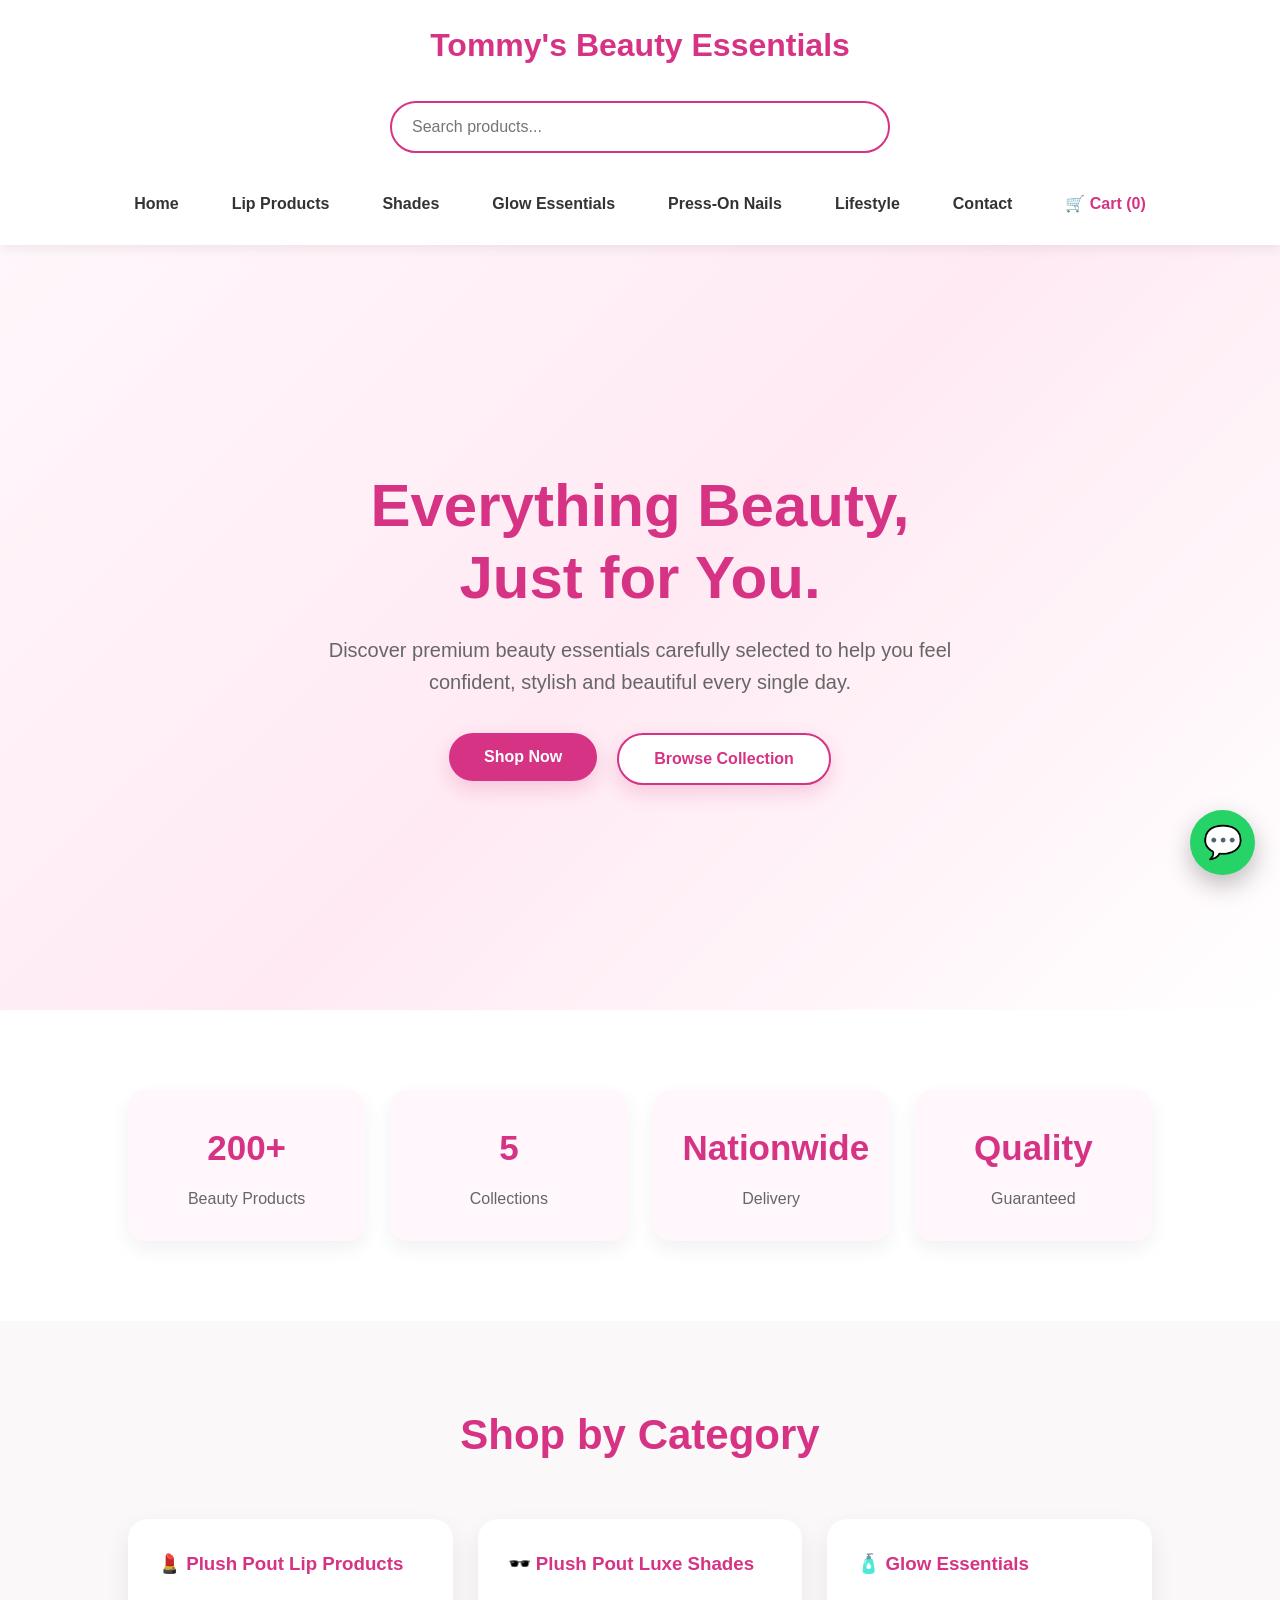
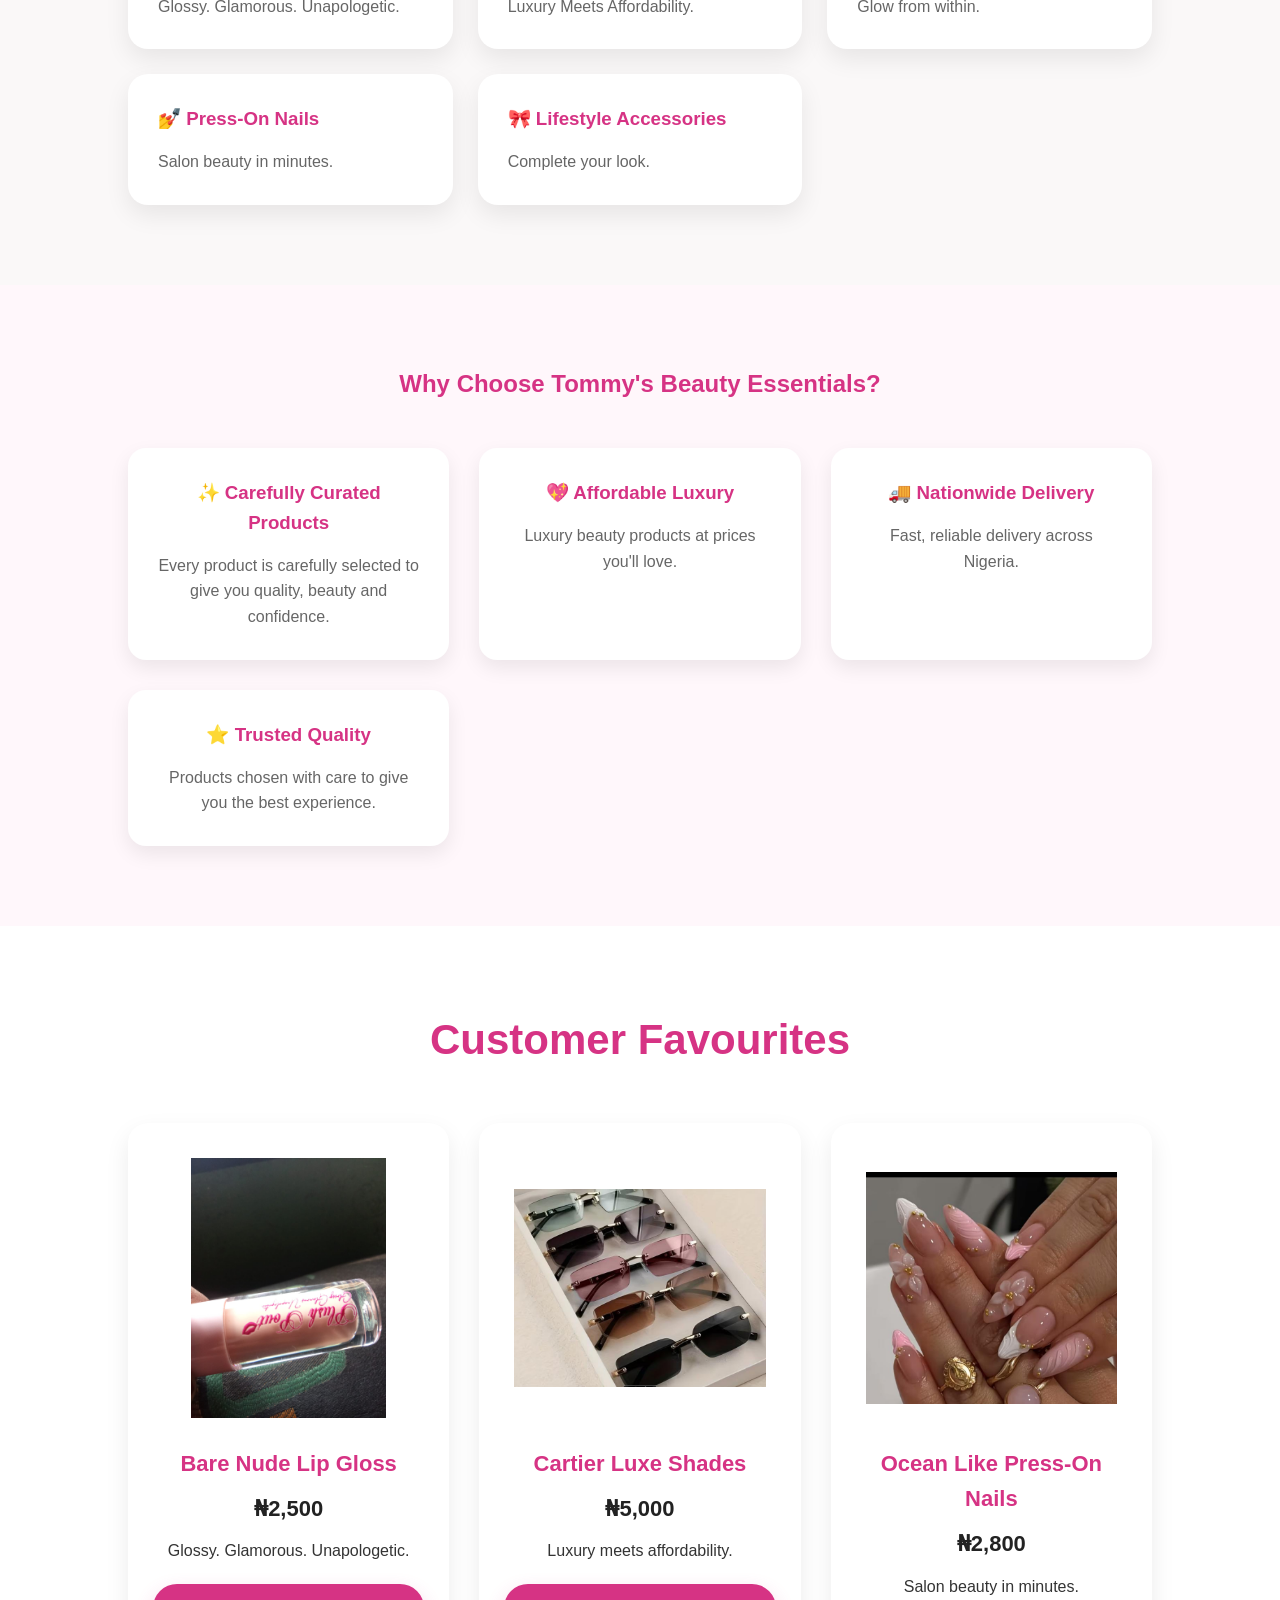
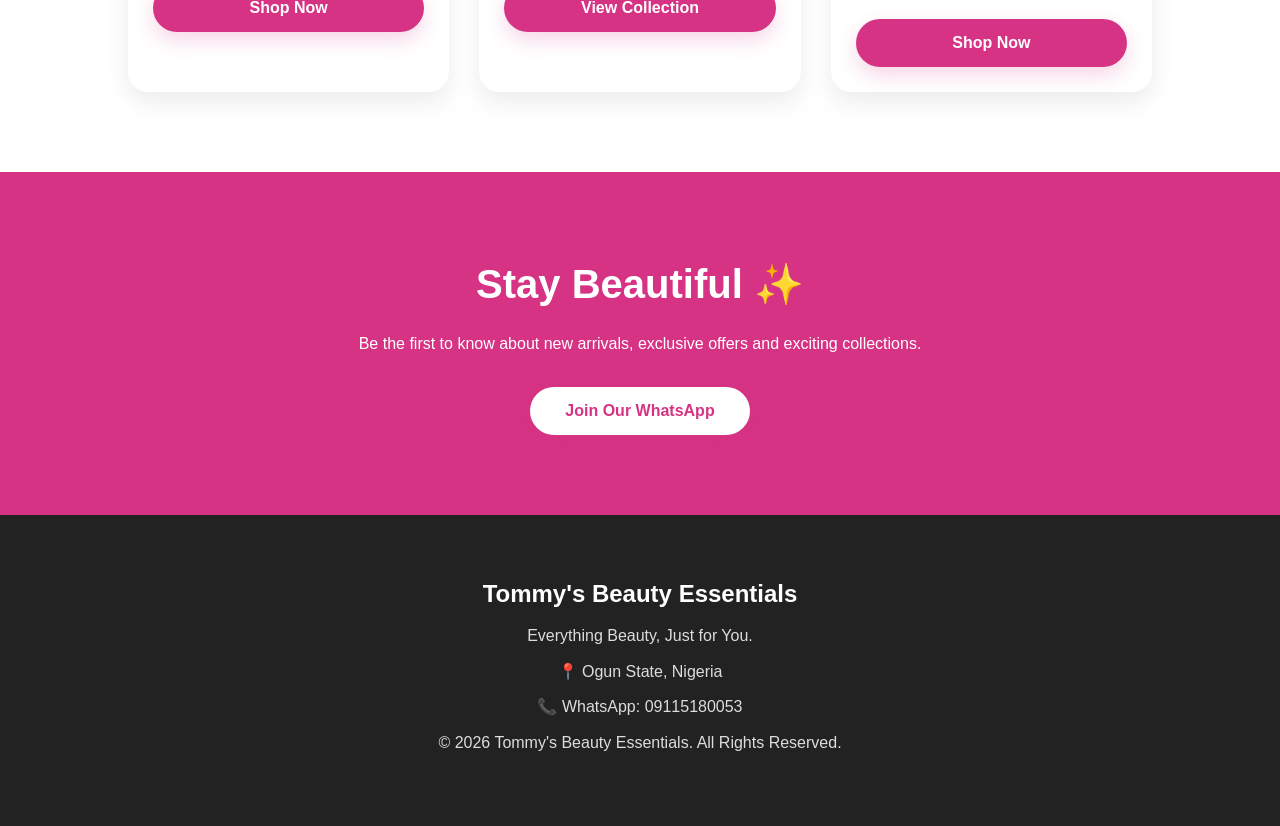
==== index.html @ 5f36fb68 "First website upload" ====
<!DOCTYPE html>
<html lang="en">
<head>
    <meta charset="UTF-8">
    <meta name="viewport" content="width=device-width, initial-scale=1.0">
    <title>Tommy's Beauty Essentials</title>

    <link rel="stylesheet" href="style.css">
    <link rel="icon" type="image/jpeg" href="images/favicon.jpeg">
</head>

<body>

<header>

    <h1>Tommy's Beauty Essentials</h1>
    <div class="search-box">
    <input
        type="text"
        id="searchInput"
        placeholder="Search products..."
        onkeyup="searchProducts()">
</div>

    <nav>
        <a href="index.html">Home</a>
        <a href="lip-products.html">Lip Products</a>
        <a href="shades.html">Shades</a>
        <a href="skincare.html">Glow Essentials</a>
        <a href="nails.html">Press-On Nails</a>
        <a href="accessories.html">Lifestyle</a>
        <a href="contact.html">Contact</a>
        <a href="cart.html" id="cart-link">🛒 Cart (0)</a>
    </nav>

</header>


<section class="hero">

    <h2>Everything Beauty,<br>Just for You.</h2>

    <p>
        Discover premium beauty essentials carefully selected to help you feel confident, stylish and beautiful every single day.
    </p>

    <div class="hero-buttons">

    <a href="lip-products.html">
        <button>Shop Now</button>
    </a>

    <a href="accessories.html">
        <button class="secondary-btn">Browse Collection</button>
    </a>

</div>


</section>


<section class="stats">

    <div class="stat-box">
        <h3>200+</h3>
        <p>Beauty Products</p>
    </div>

    <div class="stat-box">
        <h3>5</h3>
        <p>Collections</p>
    </div>

    <div class="stat-box">
        <h3>Nationwide</h3>
        <p>Delivery</p>
    </div>

    <div class="stat-box">
        <h3>Quality</h3>
        <p>Guaranteed</p>
    </div>

</section>


<section class="categories" id="categories">

<h2>Shop by Category</h2>

<div class="category-grid">

<a href="lip-products.html" class="category-card">
<h3>💄 Plush Pout Lip Products</h3>
<p>Glossy. Glamorous. Unapologetic.</p>
</a>

<a href="shades.html" class="category-card">
<h3>🕶️ Plush Pout Luxe Shades</h3>
<p>Luxury Meets Affordability.</p>
</a>

<a href="skincare.html" class="category-card">
<h3>🧴 Glow Essentials</h3>
<p>Glow from within.</p>
</a>

<a href="nails.html" class="category-card">
<h3>💅 Press-On Nails</h3>
<p>Salon beauty in minutes.</p>
</a>

<a href="accessories.html" class="category-card">
<h3>🎀 Lifestyle Accessories</h3>
<p>Complete your look.</p>
</a>

</div>

</section>


<section class="about">

<h2>Why Choose Tommy's Beauty Essentials?</h2>

<div class="about-container">

<div class="about-box">
<h3>✨ Carefully Curated Products</h3>
<p>Every product is carefully selected to give you quality, beauty and confidence.</p>
</div>

<div class="about-box">
<h3>💖 Affordable Luxury</h3>
<p>Luxury beauty products at prices you'll love.</p>
</div>

<div class="about-box">
<h3>🚚 Nationwide Delivery</h3>
<p>Fast, reliable delivery across Nigeria.</p>
</div>

<div class="about-box">
<h3>⭐ Trusted Quality</h3>
<p>Products chosen with care to give you the best experience.</p>
</div>

</div>

</section>


<section class="products">

<h2>Customer Favourites</h2>

<div class="product-container">

<div class="product-card">

<img src="images/barenude.jpeg" alt="Bare Nude Lip Gloss">

<h3>Bare Nude Lip Gloss</h3>

<p class="price">₦2,500</p>

<p>Glossy. Glamorous. Unapologetic.</p>

<a href="lip-products.html">
    <button>Shop Now</button>
</a>

</div>


<div class="product-card">

<img src="images/cartier-luxe-shades.jpeg" alt="Cartier Luxe Shades">

<h3>Cartier Luxe Shades</h3>

<p class="price">₦5,000</p>

<p>Luxury meets affordability.</p>

<button onclick="location.href='shades.html'">
View Collection
</button>

</div>


<div class="product-card">

<img src="images/ocean-like-pressons.jpeg" alt="Ocean Like Press-On Nails">

<h3>Ocean Like Press-On Nails</h3>

<p class="price">₦2,800</p>

<p>Salon beauty in minutes.</p>

<a href="nails.html">
    <button>Shop Now</button>
</a>

</div>

</div>

</section>


<section class="newsletter">

<h2>Stay Beautiful ✨</h2>

<p>
Be the first to know about new arrivals, exclusive offers and exciting collections.
</p>

<button onclick="location.href='https://wa.me/2349115180053'">

Join Our WhatsApp

</button>

</section>


<footer>

<h2>Tommy's Beauty Essentials</h2>

<p>Everything Beauty, Just for You.</p>

<p>📍 Ogun State, Nigeria</p>

<p>📞 WhatsApp: 09115180053</p>

<p>&copy; 2026 Tommy's Beauty Essentials. All Rights Reserved.</p>

</footer>

<script src="script.js"></script>
<a href="https://wa.me/2349115180053" class="whatsapp-btn" target="_blank">

💬

</a>
</body>
</html>
---- style.css ----
/* ===========================
   GLOBAL STYLES
=========================== */

*{
    margin:0;
    padding:0;
    box-sizing:border-box;
}

body{
    font-family:Arial, Helvetica, sans-serif;
    background:#faf8f8;
    color:#333;
    line-height:1.6;
}

img{
    max-width:100%;
    display:block;
}

a{
    text-decoration:none;
}

/* ===========================
   HEADER
=========================== */

header{
    background:white;
    padding:20px;
    text-align:center;
    box-shadow:0 3px 12px rgba(0,0,0,.08);
    position:sticky;
    top:0;
    width:100%;
    z-index:999;
}

header h1{
    color:#d63384;
    margin-bottom:15px;
    font-size:2rem;
}

/* ===========================
   NAVIGATION
=========================== */

nav{
    display:flex;
    justify-content:center;
    flex-wrap:wrap;
    gap:25px;
}

nav a{
    color:#333;
    font-weight:bold;
    transition:.3s;
    padding:8px 14px;
    border-radius:8px;
}

nav a:hover{
    color:#d63384;
    background:#ffe3ef;
}

#cart-link{
    color:#d63384;
}

/* ===========================
   HERO
=========================== */

.hero{
    min-height:85vh;
    display:flex;
    flex-direction:column;
    justify-content:center;
    align-items:center;
    text-align:center;
    padding:40px 20px;
    background:linear-gradient(135deg,#fff7fb,#ffeaf3,#fff);
}

.hero h2{
    font-size:60px;
    color:#d63384;
    margin-bottom:20px;
    line-height:1.2;
}

.hero p{
    max-width:700px;
    font-size:20px;
    color:#666;
}

.hero-buttons{
    display:flex;
    gap:20px;
    margin-top:35px;
    flex-wrap:wrap;
}

/* ===========================
   BUTTONS
=========================== */

button{
    background:#d63384;
    color:white;
    border:none;
    padding:15px 35px;
    border-radius:40px;
    font-size:16px;
    font-weight:bold;
    cursor:pointer;
    transition:.3s;
    box-shadow:0 8px 20px rgba(214,51,132,.2);
}
button:hover{
    transform:translateY(-3px) scale(1.03);
    background:#b6256d;
}

.secondary-btn{
    background:white;
    color:#d63384;
    border:2px solid #d63384;
}

.secondary-btn:hover{
    color:white;
    background:#d63384;
}

/* ===========================
   STATS SECTION
=========================== */

.stats{
    display:grid;
    grid-template-columns:repeat(auto-fit,minmax(220px,1fr));
    gap:25px;
    padding:80px 10%;
    background:white;
}

.stat-box{
    background:#fff7fb;
    padding:30px;
    border-radius:18px;
    text-align:center;
    box-shadow:0 8px 20px rgba(0,0,0,.06);
    transition:.3s;
}

.stat-box:hover{
    transform:translateY(-8px);
}

.stat-box h3{
    font-size:35px;
    color:#d63384;
    margin-bottom:10px;
}

.stat-box p{
    color:#666;
}

/* ===========================
   CATEGORY SECTION
=========================== */

.categories{
    padding:80px 10%;
}

.categories h2{
    text-align:center;
    font-size:42px;
    color:#d63384;
    margin-bottom:50px;
}

.category-grid{
    display:grid;
    grid-template-columns:repeat(auto-fit,minmax(250px,1fr));
    gap:25px;
}

.category-card{
    background:white;
    border-radius:20px;
    padding:30px;
    color:#333;
    box-shadow:0 10px 25px rgba(0,0,0,.08);
    transition:.3s;
}

.category-card:hover{
    transform:translateY(-10px);
}

.category-card h3{
    color:#d63384;
    margin-bottom:15px;
}

.category-card p{
    color:#666;
}
/* ===========================
   PRODUCTS
=========================== */

.products{
    padding:80px 10%;
    text-align:center;
    background:#fff;
}

.products h2{
    font-size:42px;
    color:#d63384;
    margin-bottom:50px;
}

.product-container{
    display:grid;
    grid-template-columns:repeat(auto-fit,minmax(280px,1fr));
    gap:30px;
    margin-top:40px;
}

.product-card{
    background:#fff;
    border-radius:20px;
    padding:25px;
    text-align:center;
    box-shadow:0 10px 25px rgba(0,0,0,.08);
    transition:.3s;
}

.product-card:hover{
    transform:translateY(-10px);
    box-shadow:0 15px 35px rgba(0,0,0,.15);
}

.product-card img{
    width:100%;
    height:280px;
    object-fit:contain;
    background:white;
    padding:10px;
    border-radius:15px;
}

.product-card h3{
    margin:18px 0 10px;
    color:#d63384;
    font-size:22px;
}

.price{
    font-size:22px;
    font-weight:bold;
    color:#222;
    margin-bottom:12px;
}

.product-description{
    color:#666;
    line-height:1.6;
    min-height:70px;
}

.product-card button{
    margin-top:20px;
    width:100%;
}

/* ===========================
   PAGE HEADER
=========================== */

.page-header{
    text-align:center;
    padding:70px 20px 40px;
}

.page-header h2{
    font-size:45px;
    color:#d63384;
    margin-bottom:15px;
}

.page-header p{
    max-width:700px;
    margin:auto;
    color:#666;
    font-size:18px;
}

/* ===========================
   ABOUT
=========================== */

.about{
    padding:80px 10%;
    background:#fff7fb;
    text-align:center;
}

.about h2{
    color:#d63384;
    margin-bottom:45px;
}

.about-container{
    display:grid;
    grid-template-columns:repeat(auto-fit,minmax(260px,1fr));
    gap:30px;
}

.about-box{
    background:white;
    padding:30px;
    border-radius:18px;
    box-shadow:0 8px 20px rgba(0,0,0,.08);
    transition:.3s;
}

.about-box:hover{
    transform:translateY(-10px);
}

.about-box h3{
    color:#d63384;
    margin-bottom:15px;
}

.about-box p{
    color:#666;
}

/* ===========================
   COLLECTION PAGES
=========================== */

.collection{
    max-width:1200px;
    margin:auto;
    padding:60px 20px;
}

.collection h2{
    text-align:center;
    color:#d63384;
    font-size:42px;
}

.collection p{
    text-align:center;
    color:#666;
    margin-bottom:40px;
}
/* ===========================
   SHOPPING CART
=========================== */

.cart-item{
    background:#fff;
    padding:25px;
    margin:20px 0;
    border-radius:18px;
    box-shadow:0 8px 20px rgba(0,0,0,.08);
}

.cart-item h3{
    color:#d63384;
    margin-bottom:10px;
}

.quantity-controls{
    display:flex;
    justify-content:center;
    align-items:center;
    gap:15px;
    margin:18px 0;
}

.quantity-controls button{
    width:40px;
    height:40px;
    border-radius:50%;
    padding:0;
    font-size:20px;
}

.quantity-controls span{
    font-size:18px;
    font-weight:bold;
}

.checkout-btn{
    margin-top:20px;
}

.clear-cart-btn{
    background:#555;
    margin-right:15px;
}

.clear-cart-btn:hover{
    background:#333;
}

/* ===========================
   CHECKOUT FORM
=========================== */

.checkout-form{
    max-width:650px;
    margin:50px auto;
    display:flex;
    flex-direction:column;
    gap:20px;
}

.checkout-form h3{
    color:#d63384;
}

.checkout-form input,
.checkout-form textarea{
    width:100%;
    padding:16px;
    border:1px solid #ddd;
    border-radius:12px;
    font-size:16px;
}

.checkout-form input:focus,
.checkout-form textarea:focus{
    outline:none;
    border:2px solid #d63384;
}

/* ===========================
   NEWSLETTER
=========================== */

.newsletter{
    background:#d63384;
    color:white;
    text-align:center;
    padding:80px 20px;
}

.newsletter h2{
    margin-bottom:15px;
    font-size:40px;
}

.newsletter p{
    margin-bottom:30px;
}

.newsletter form{
    display:flex;
    justify-content:center;
    gap:15px;
    flex-wrap:wrap;
}

.newsletter input{
    width:320px;
    padding:16px;
    border:none;
    border-radius:40px;
    font-size:16px;
}

.newsletter button{
    background:white;
    color:#d63384;
}

/* ===========================
   FOOTER
=========================== */

footer{
    background:#222;
    color:white;
    padding:60px 10%;
    text-align:center;
}

footer h3{
    margin-bottom:20px;
}

footer p{
    color:#ddd;
    margin:10px 0;
}

footer a{
    color:#ff9fc8;
}

footer a:hover{
    color:white;
}

/* ===========================
   WHATSAPP BUTTON
=========================== */

.whatsapp-btn{
    position:fixed;
    bottom:25px;
    right:25px;
    width:65px;
    height:65px;
    background:#25D366;
    border-radius:50%;
    display:flex;
    justify-content:center;
    align-items:center;
    color:white;
    font-size:32px;
    text-decoration:none;
    box-shadow:0 10px 25px rgba(0,0,0,.25);
    transition:.3s;
    z-index:1000;
}

.whatsapp-btn:hover{
    transform:scale(1.1);
}
/* ===========================
   MOBILE RESPONSIVE
=========================== */

@media (max-width:768px){

header h1{
    font-size:1.6rem;
}

nav{
    gap:15px;
}

.hero{
    min-height:70vh;
    padding:60px 20px;
}

.hero h2{
    font-size:38px;
}

.hero p{
    font-size:17px;
}

.hero-buttons{
    flex-direction:column;
    width:100%;
}

.hero-buttons button{
    width:100%;
}

.products h2,
.categories h2,
.about h2,
.page-header h2,
.collection h2{
    font-size:32px;
}

.product-card img{
    height:220px;
}

.newsletter input{
    width:100%;
}

.newsletter button{
    width:100%;
}

.quantity-controls{
    gap:10px;
}

footer{
    padding:40px 20px;
}

}
.search-box{
    text-align:center;
    margin:30px 0;
}

.search-box input{
    width:90%;
    max-width:500px;
    padding:15px 20px;
    border:2px solid #d63384;
    border-radius:30px;
    font-size:16px;
    outline:none;
}

.search-box input:focus{
    box-shadow:0 0 10px rgba(214,51,132,.3);
}
.sort-box{
    display:flex;
    justify-content:flex-end;
    align-items:center;
    gap:10px;
    margin:20px 0;
}

.sort-box select{
    padding:10px 15px;
    border:2px solid #d63384;
    border-radius:8px;
    font-size:16px;
}
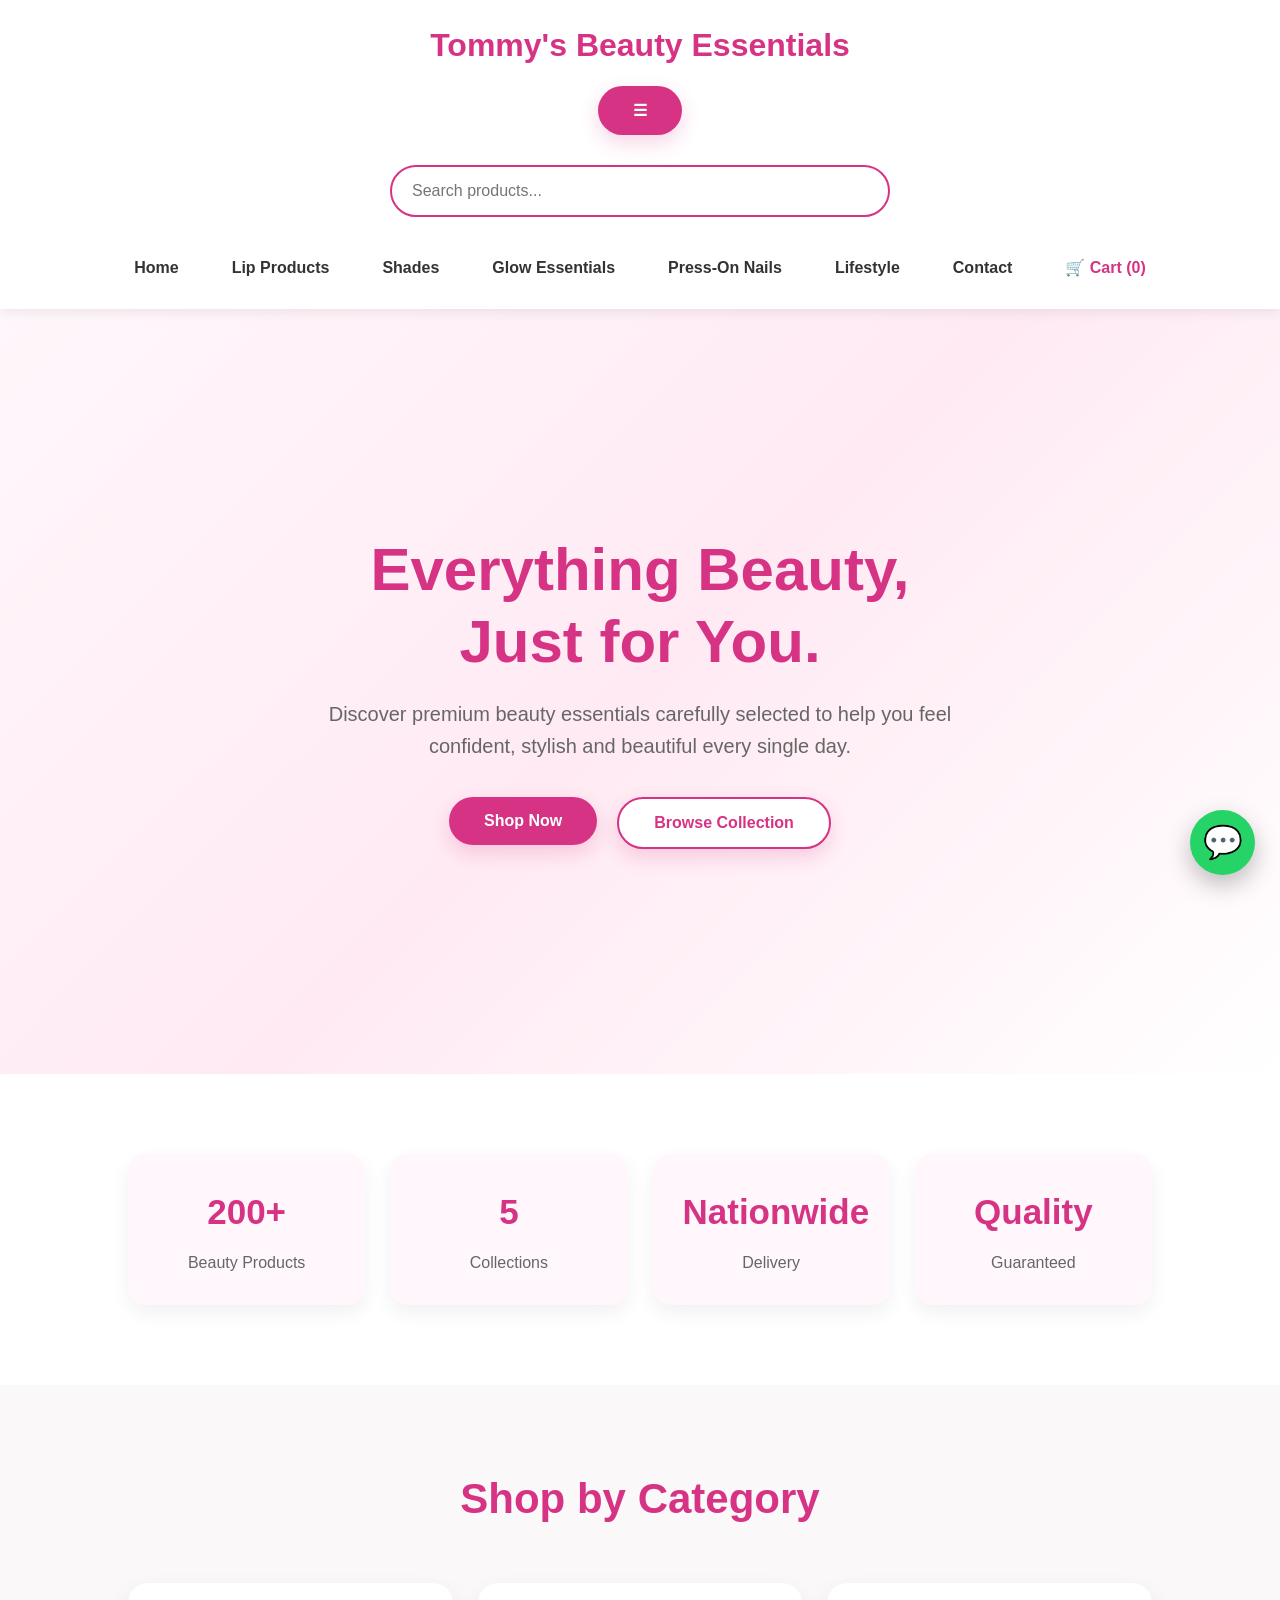
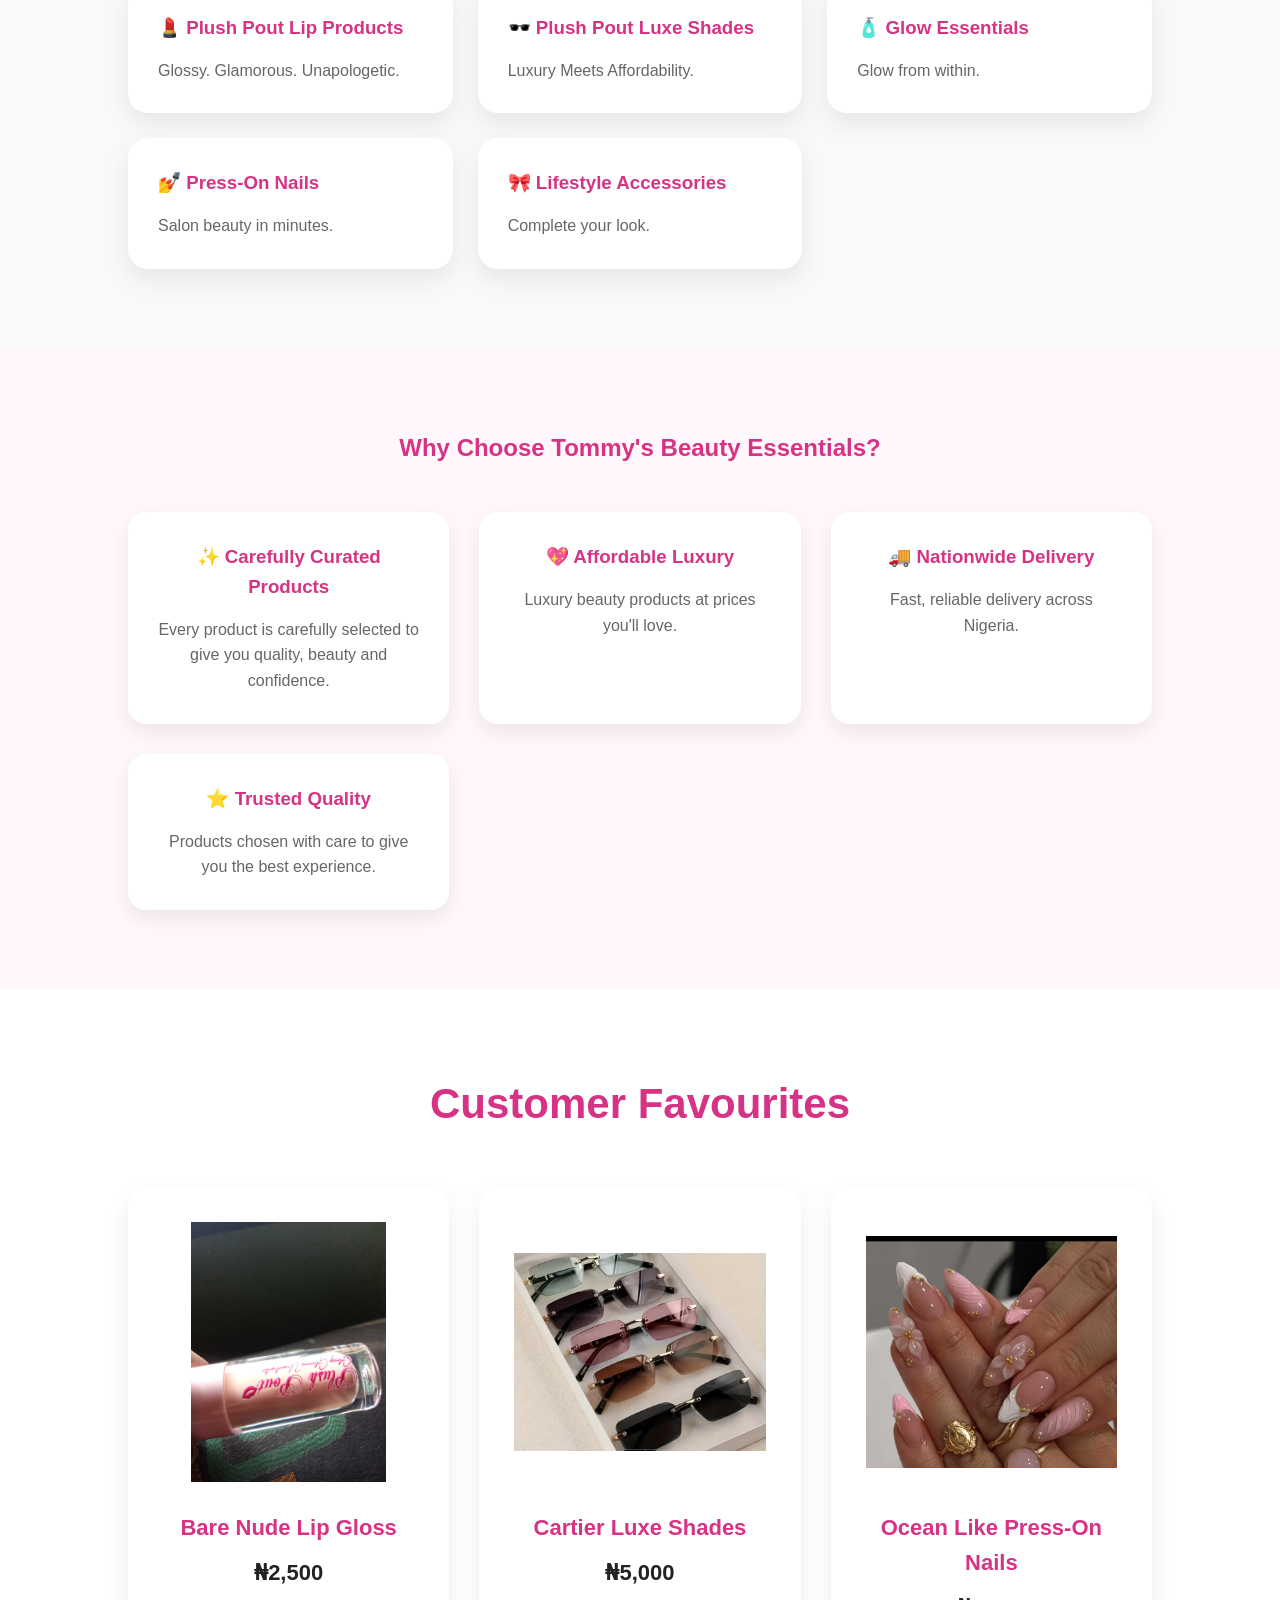
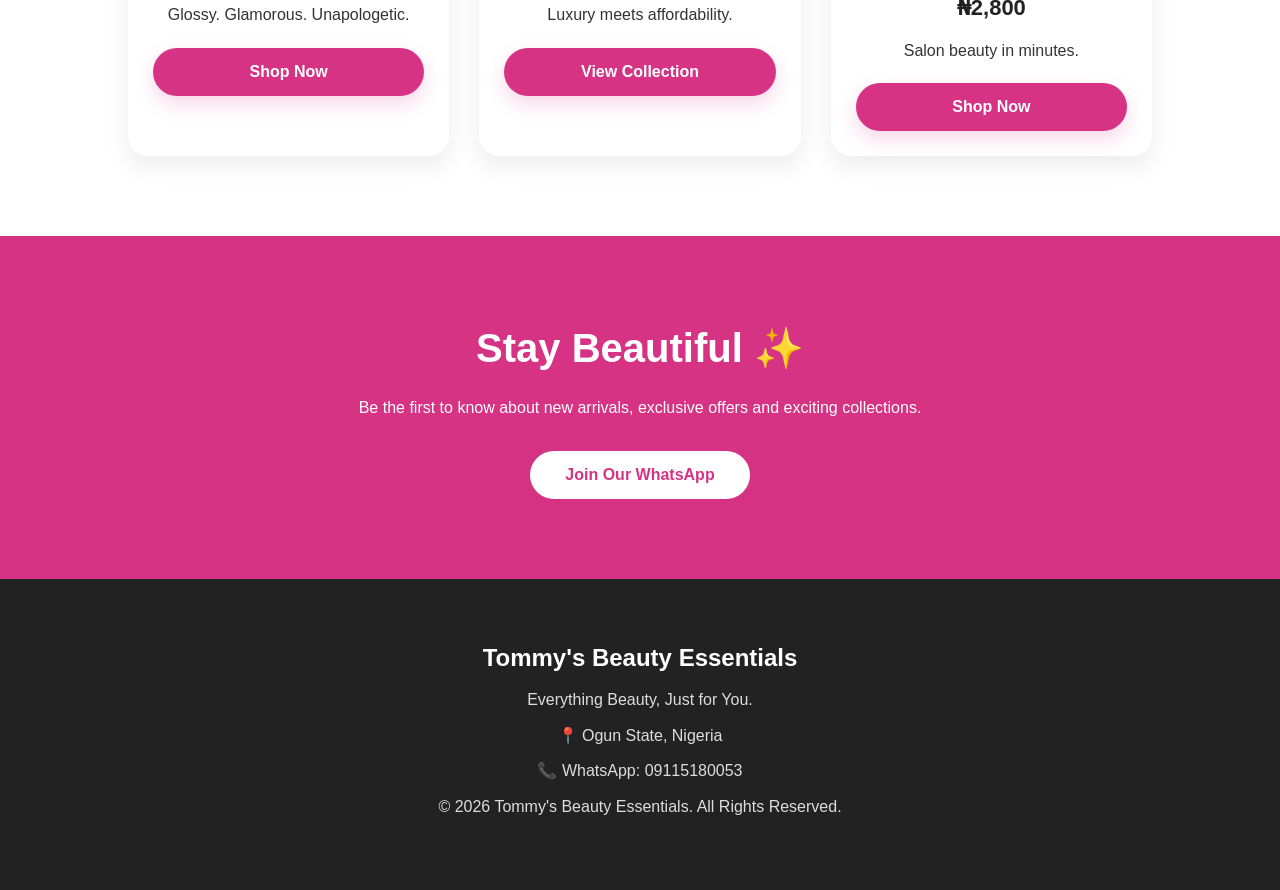
==== commit 032ab3c3: "Add files via upload" ====
--- a/index.html
+++ b/index.html
@@ -3,6 +3,7 @@
 <head>
     <meta charset="UTF-8">
     <meta name="viewport" content="width=device-width, initial-scale=1.0">
+
     <title>Tommy's Beauty Essentials</title>
 
     <link rel="stylesheet" href="style.css">
@@ -13,25 +14,35 @@
 
 <header>
 
-    <h1>Tommy's Beauty Essentials</h1>
+    <div class="header-top">
+        <h1>Tommy's Beauty Essentials</h1>
+
+        <button class="menu-toggle" onclick="toggleMenu()" aria-label="Open navigation menu">
+            ☰
+        </button>
+    </div>
+
     <div class="search-box">
-    <input
-        type="text"
-        id="searchInput"
-        placeholder="Search products..."
-        onkeyup="searchProducts()">
-</div>
-
-    <nav>
-        <a href="index.html">Home</a>
-        <a href="lip-products.html">Lip Products</a>
-        <a href="shades.html">Shades</a>
-        <a href="skincare.html">Glow Essentials</a>
-        <a href="nails.html">Press-On Nails</a>
-        <a href="accessories.html">Lifestyle</a>
-        <a href="contact.html">Contact</a>
-        <a href="cart.html" id="cart-link">🛒 Cart (0)</a>
-    </nav>
+        <input
+            type="text"
+            id="searchInput"
+            placeholder="Search products..."
+            onkeyup="searchProducts()">
+    </div>
+
+   <button class="mobile-menu-btn" onclick="toggleMenu()">☰</button>
+
+
+<nav id="mainNav">
+    <a href="index.html">Home</a>
+    <a href="lip-products.html">Lip Products</a>
+    <a href="shades.html">Shades</a>
+    <a href="skincare.html">Glow Essentials</a>
+    <a href="nails.html">Press-On Nails</a>
+    <a href="accessories.html">Lifestyle</a>
+    <a href="contact.html">Contact</a>
+    <a href="cart.html" id="cart-link">🛒 Cart (0)</a>
+</nav> 
 
 </header>
 
@@ -46,16 +57,15 @@
 
     <div class="hero-buttons">
 
-    <a href="lip-products.html">
-        <button>Shop Now</button>
-    </a>
-
-    <a href="accessories.html">
-        <button class="secondary-btn">Browse Collection</button>
-    </a>
-
-</div>
-
+        <a href="lip-products.html">
+            <button>Shop Now</button>
+        </a>
+
+        <a href="accessories.html">
+            <button class="secondary-btn">Browse Collection</button>
+        </a>
+
+    </div>
 
 </section>
 
@@ -87,168 +97,172 @@
 
 <section class="categories" id="categories">
 
-<h2>Shop by Category</h2>
-
-<div class="category-grid">
-
-<a href="lip-products.html" class="category-card">
-<h3>💄 Plush Pout Lip Products</h3>
-<p>Glossy. Glamorous. Unapologetic.</p>
+    <h2>Shop by Category</h2>
+
+    <div class="category-grid">
+
+        <a href="lip-products.html" class="category-card">
+            <h3>💄 Plush Pout Lip Products</h3>
+            <p>Glossy. Glamorous. Unapologetic.</p>
+        </a>
+
+        <a href="shades.html" class="category-card">
+            <h3>🕶️ Plush Pout Luxe Shades</h3>
+            <p>Luxury Meets Affordability.</p>
+        </a>
+
+        <a href="skincare.html" class="category-card">
+            <h3>🧴 Glow Essentials</h3>
+            <p>Glow from within.</p>
+        </a>
+
+        <a href="nails.html" class="category-card">
+            <h3>💅 Press-On Nails</h3>
+            <p>Salon beauty in minutes.</p>
+        </a>
+
+        <a href="accessories.html" class="category-card">
+            <h3>🎀 Lifestyle Accessories</h3>
+            <p>Complete your look.</p>
+        </a>
+
+    </div>
+
+</section>
+
+
+<section class="about">
+
+    <h2>Why Choose Tommy's Beauty Essentials?</h2>
+
+    <div class="about-container">
+
+        <div class="about-box">
+            <h3>✨ Carefully Curated Products</h3>
+            <p>Every product is carefully selected to give you quality, beauty and confidence.</p>
+        </div>
+
+        <div class="about-box">
+            <h3>💖 Affordable Luxury</h3>
+            <p>Luxury beauty products at prices you'll love.</p>
+        </div>
+
+        <div class="about-box">
+            <h3>🚚 Nationwide Delivery</h3>
+            <p>Fast, reliable delivery across Nigeria.</p>
+        </div>
+
+        <div class="about-box">
+            <h3>⭐ Trusted Quality</h3>
+            <p>Products chosen with care to give you the best experience.</p>
+        </div>
+
+    </div>
+
+</section>
+
+
+<section class="products">
+
+    <h2>Customer Favourites</h2>
+
+    <div class="product-container">
+
+        <div class="product-card">
+
+            <img src="images/barenude.jpeg" alt="Bare Nude Lip Gloss">
+
+            <h3>Bare Nude Lip Gloss</h3>
+
+            <p class="price">₦2,500</p>
+
+            <p>Glossy. Glamorous. Unapologetic.</p>
+
+            <a href="lip-products.html">
+                <button>Shop Now</button>
+            </a>
+
+        </div>
+
+
+        <div class="product-card">
+
+            <img src="images/cartier-luxe-shades.jpeg" alt="Cartier Luxe Shades">
+
+            <h3>Cartier Luxe Shades</h3>
+
+            <p class="price">₦5,000</p>
+
+            <p>Luxury meets affordability.</p>
+
+            <button onclick="location.href='shades.html'">
+                View Collection
+            </button>
+
+        </div>
+
+
+        <div class="product-card">
+
+            <img src="images/ocean-like-pressons.jpeg" alt="Ocean Like Press-On Nails">
+
+            <h3>Ocean Like Press-On Nails</h3>
+
+            <p class="price">₦2,800</p>
+
+            <p>Salon beauty in minutes.</p>
+
+            <a href="nails.html">
+                <button>Shop Now</button>
+            </a>
+
+        </div>
+
+    </div>
+
+</section>
+
+
+<section class="newsletter">
+
+    <h2>Stay Beautiful ✨</h2>
+
+    <p>
+        Be the first to know about new arrivals, exclusive offers and exciting collections.
+    </p>
+
+    <button onclick="location.href='https://wa.me/2349115180053'">
+        Join Our WhatsApp
+    </button>
+
+</section>
+
+
+<footer>
+
+    <h2>Tommy's Beauty Essentials</h2>
+
+    <p>Everything Beauty, Just for You.</p>
+
+    <p>📍 Ogun State, Nigeria</p>
+
+    <p>📞 WhatsApp: 09115180053</p>
+
+    <p>&copy; 2026 Tommy's Beauty Essentials. All Rights Reserved.</p>
+
+</footer>
+
+
+<a
+    href="https://wa.me/2349115180053"
+    class="whatsapp-btn"
+    target="_blank"
+    aria-label="Chat with us on WhatsApp">
+    💬
 </a>
 
-<a href="shades.html" class="category-card">
-<h3>🕶️ Plush Pout Luxe Shades</h3>
-<p>Luxury Meets Affordability.</p>
-</a>
-
-<a href="skincare.html" class="category-card">
-<h3>🧴 Glow Essentials</h3>
-<p>Glow from within.</p>
-</a>
-
-<a href="nails.html" class="category-card">
-<h3>💅 Press-On Nails</h3>
-<p>Salon beauty in minutes.</p>
-</a>
-
-<a href="accessories.html" class="category-card">
-<h3>🎀 Lifestyle Accessories</h3>
-<p>Complete your look.</p>
-</a>
-
-</div>
-
-</section>
-
-
-<section class="about">
-
-<h2>Why Choose Tommy's Beauty Essentials?</h2>
-
-<div class="about-container">
-
-<div class="about-box">
-<h3>✨ Carefully Curated Products</h3>
-<p>Every product is carefully selected to give you quality, beauty and confidence.</p>
-</div>
-
-<div class="about-box">
-<h3>💖 Affordable Luxury</h3>
-<p>Luxury beauty products at prices you'll love.</p>
-</div>
-
-<div class="about-box">
-<h3>🚚 Nationwide Delivery</h3>
-<p>Fast, reliable delivery across Nigeria.</p>
-</div>
-
-<div class="about-box">
-<h3>⭐ Trusted Quality</h3>
-<p>Products chosen with care to give you the best experience.</p>
-</div>
-
-</div>
-
-</section>
-
-
-<section class="products">
-
-<h2>Customer Favourites</h2>
-
-<div class="product-container">
-
-<div class="product-card">
-
-<img src="images/barenude.jpeg" alt="Bare Nude Lip Gloss">
-
-<h3>Bare Nude Lip Gloss</h3>
-
-<p class="price">₦2,500</p>
-
-<p>Glossy. Glamorous. Unapologetic.</p>
-
-<a href="lip-products.html">
-    <button>Shop Now</button>
-</a>
-
-</div>
-
-
-<div class="product-card">
-
-<img src="images/cartier-luxe-shades.jpeg" alt="Cartier Luxe Shades">
-
-<h3>Cartier Luxe Shades</h3>
-
-<p class="price">₦5,000</p>
-
-<p>Luxury meets affordability.</p>
-
-<button onclick="location.href='shades.html'">
-View Collection
-</button>
-
-</div>
-
-
-<div class="product-card">
-
-<img src="images/ocean-like-pressons.jpeg" alt="Ocean Like Press-On Nails">
-
-<h3>Ocean Like Press-On Nails</h3>
-
-<p class="price">₦2,800</p>
-
-<p>Salon beauty in minutes.</p>
-
-<a href="nails.html">
-    <button>Shop Now</button>
-</a>
-
-</div>
-
-</div>
-
-</section>
-
-
-<section class="newsletter">
-
-<h2>Stay Beautiful ✨</h2>
-
-<p>
-Be the first to know about new arrivals, exclusive offers and exciting collections.
-</p>
-
-<button onclick="location.href='https://wa.me/2349115180053'">
-
-Join Our WhatsApp
-
-</button>
-
-</section>
-
-
-<footer>
-
-<h2>Tommy's Beauty Essentials</h2>
-
-<p>Everything Beauty, Just for You.</p>
-
-<p>📍 Ogun State, Nigeria</p>
-
-<p>📞 WhatsApp: 09115180053</p>
-
-<p>&copy; 2026 Tommy's Beauty Essentials. All Rights Reserved.</p>
-
-</footer>
 
 <script src="script.js"></script>
-<a href="https://wa.me/2349115180053" class="whatsapp-btn" target="_blank">
-
-💬
-
-</a>
+
 </body>
 </html>
--- a/style.css
+++ b/style.css
@@ -1,4 +1,4 @@
-  /* ===========================
+/* ===========================
    GLOBAL STYLES
 =========================== */
 
@@ -644,4 +644,45 @@
     border:2px solid #d63384;
     border-radius:8px;
     font-size:16px;
+}
+/* ===========================
+   MOBILE MENU
+=========================== */
+
+.mobile-menu-btn{
+    display:none;
+    background:#d63384;
+    color:white;
+    border:none;
+    padding:10px 16px;
+    border-radius:10px;
+    font-size:24px;
+    cursor:pointer;
+    box-shadow:none;
+}
+
+@media (max-width:768px){
+
+    .mobile-menu-btn{
+        display:inline-block;
+        margin:5px auto 10px;
+    }
+
+    nav{
+        display:none;
+        flex-direction:column;
+        gap:5px;
+        width:100%;
+        margin-top:10px;
+    }
+
+    nav.mobile-menu-open{
+        display:flex;
+    }
+
+    nav a{
+        padding:10px;
+        width:100%;
+    }
+
 }
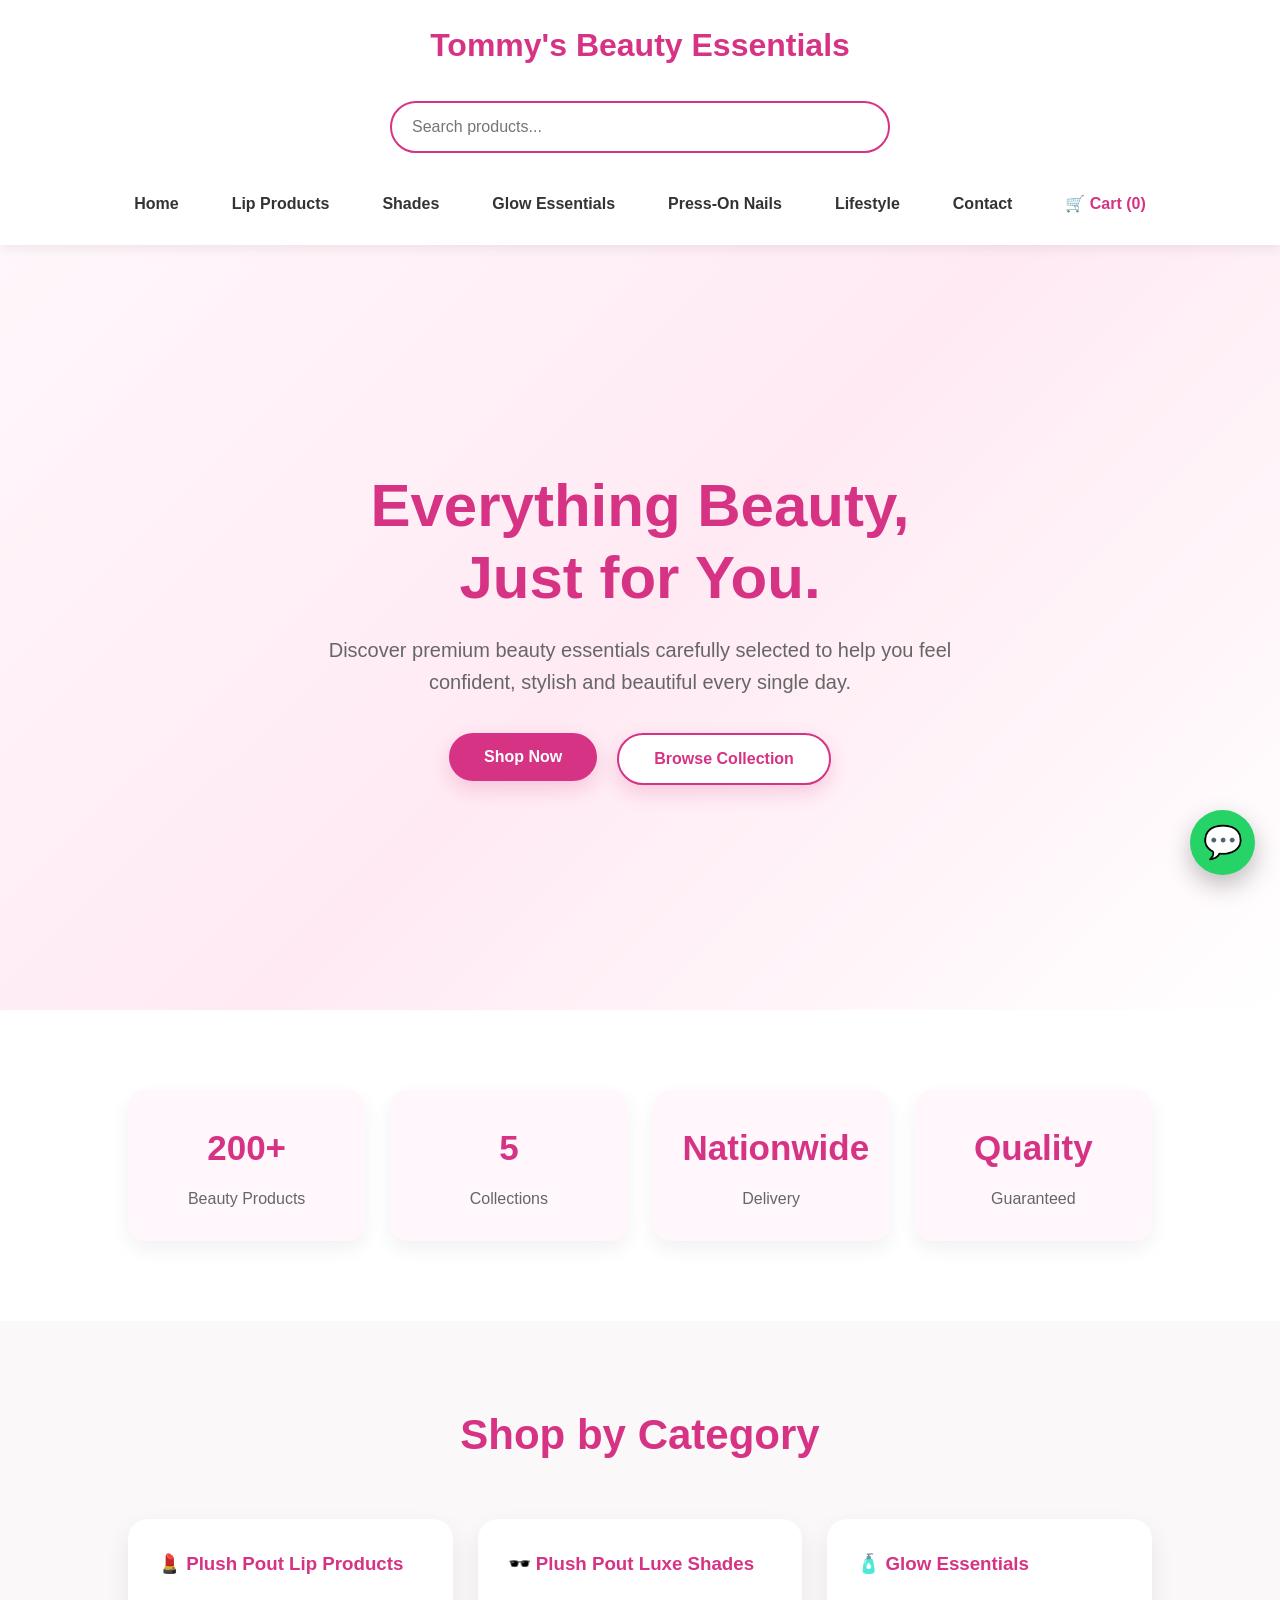
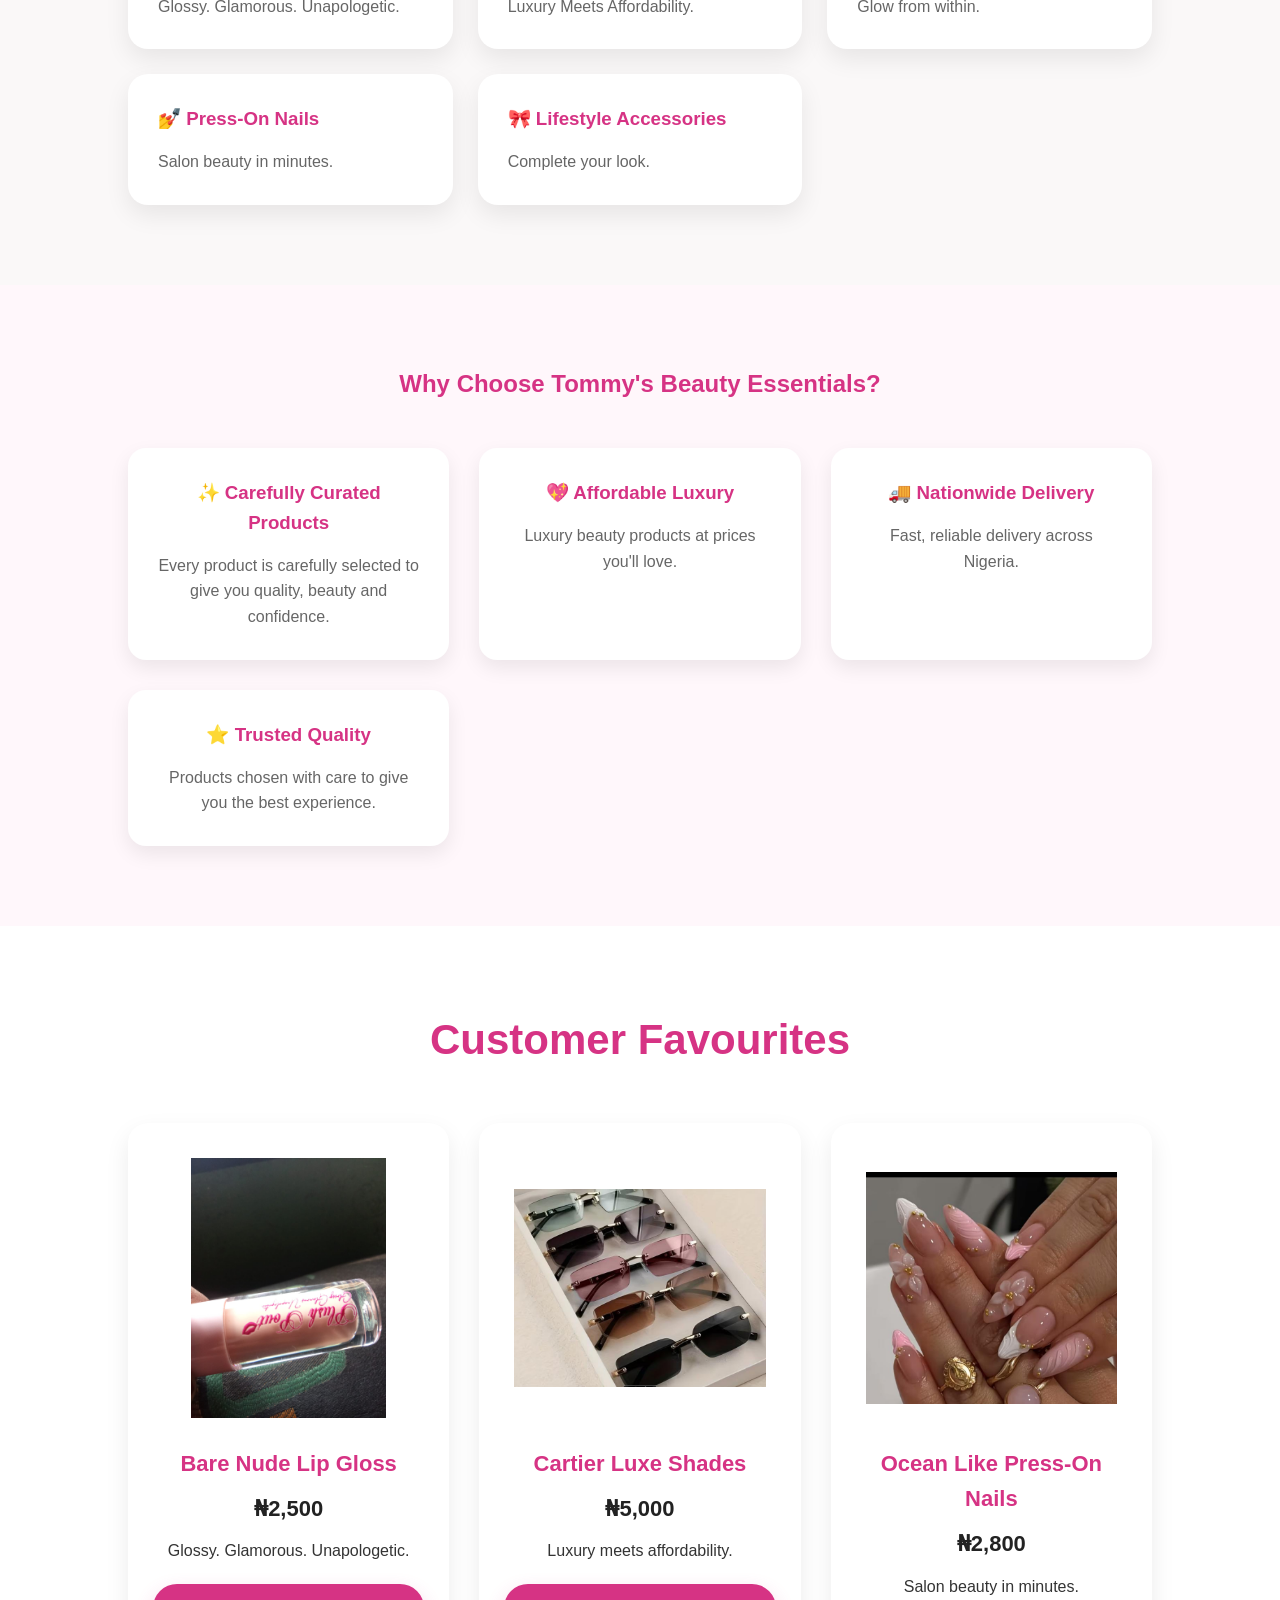
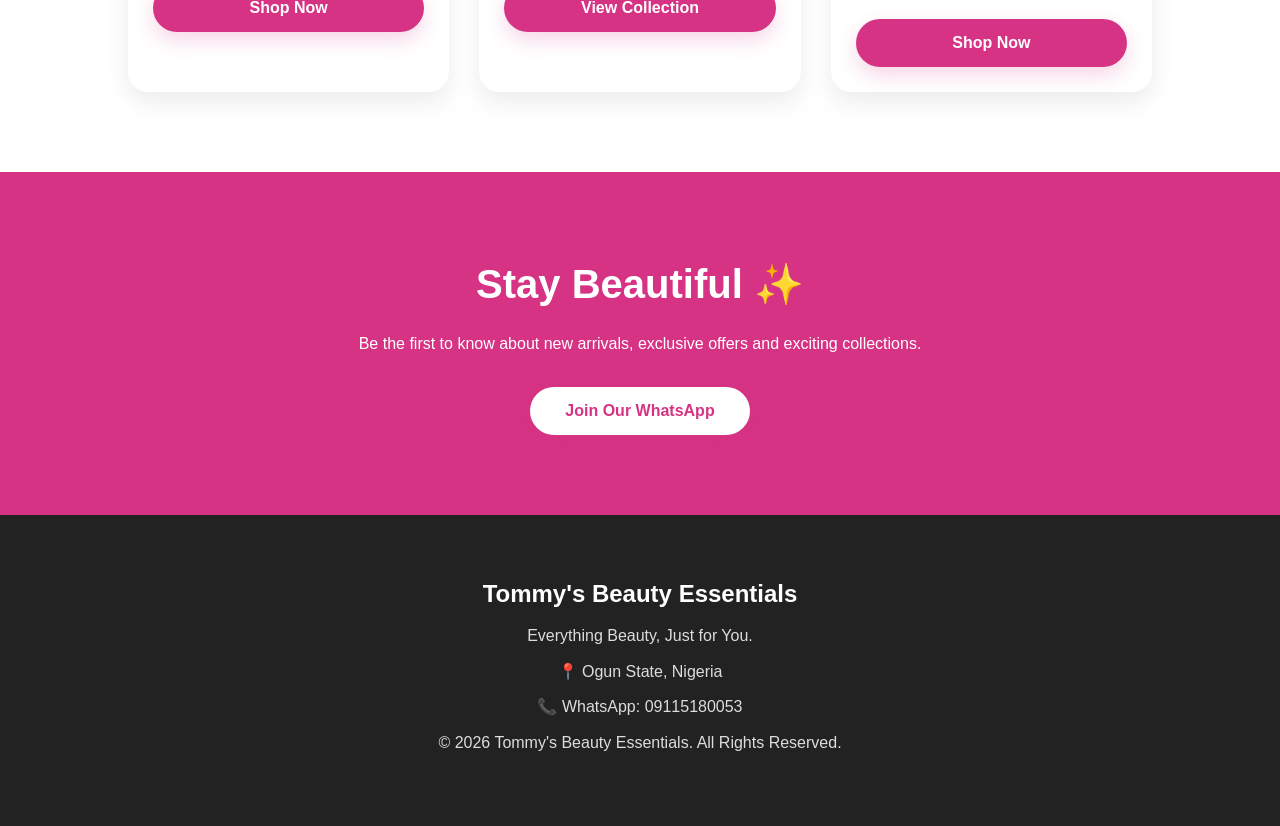
==== commit c57a5522: "Add files via upload" ====
--- a/index.html
+++ b/index.html
@@ -17,9 +17,6 @@
     <div class="header-top">
         <h1>Tommy's Beauty Essentials</h1>
 
-        <button class="menu-toggle" onclick="toggleMenu()" aria-label="Open navigation menu">
-            ☰
-        </button>
     </div>
 
     <div class="search-box">
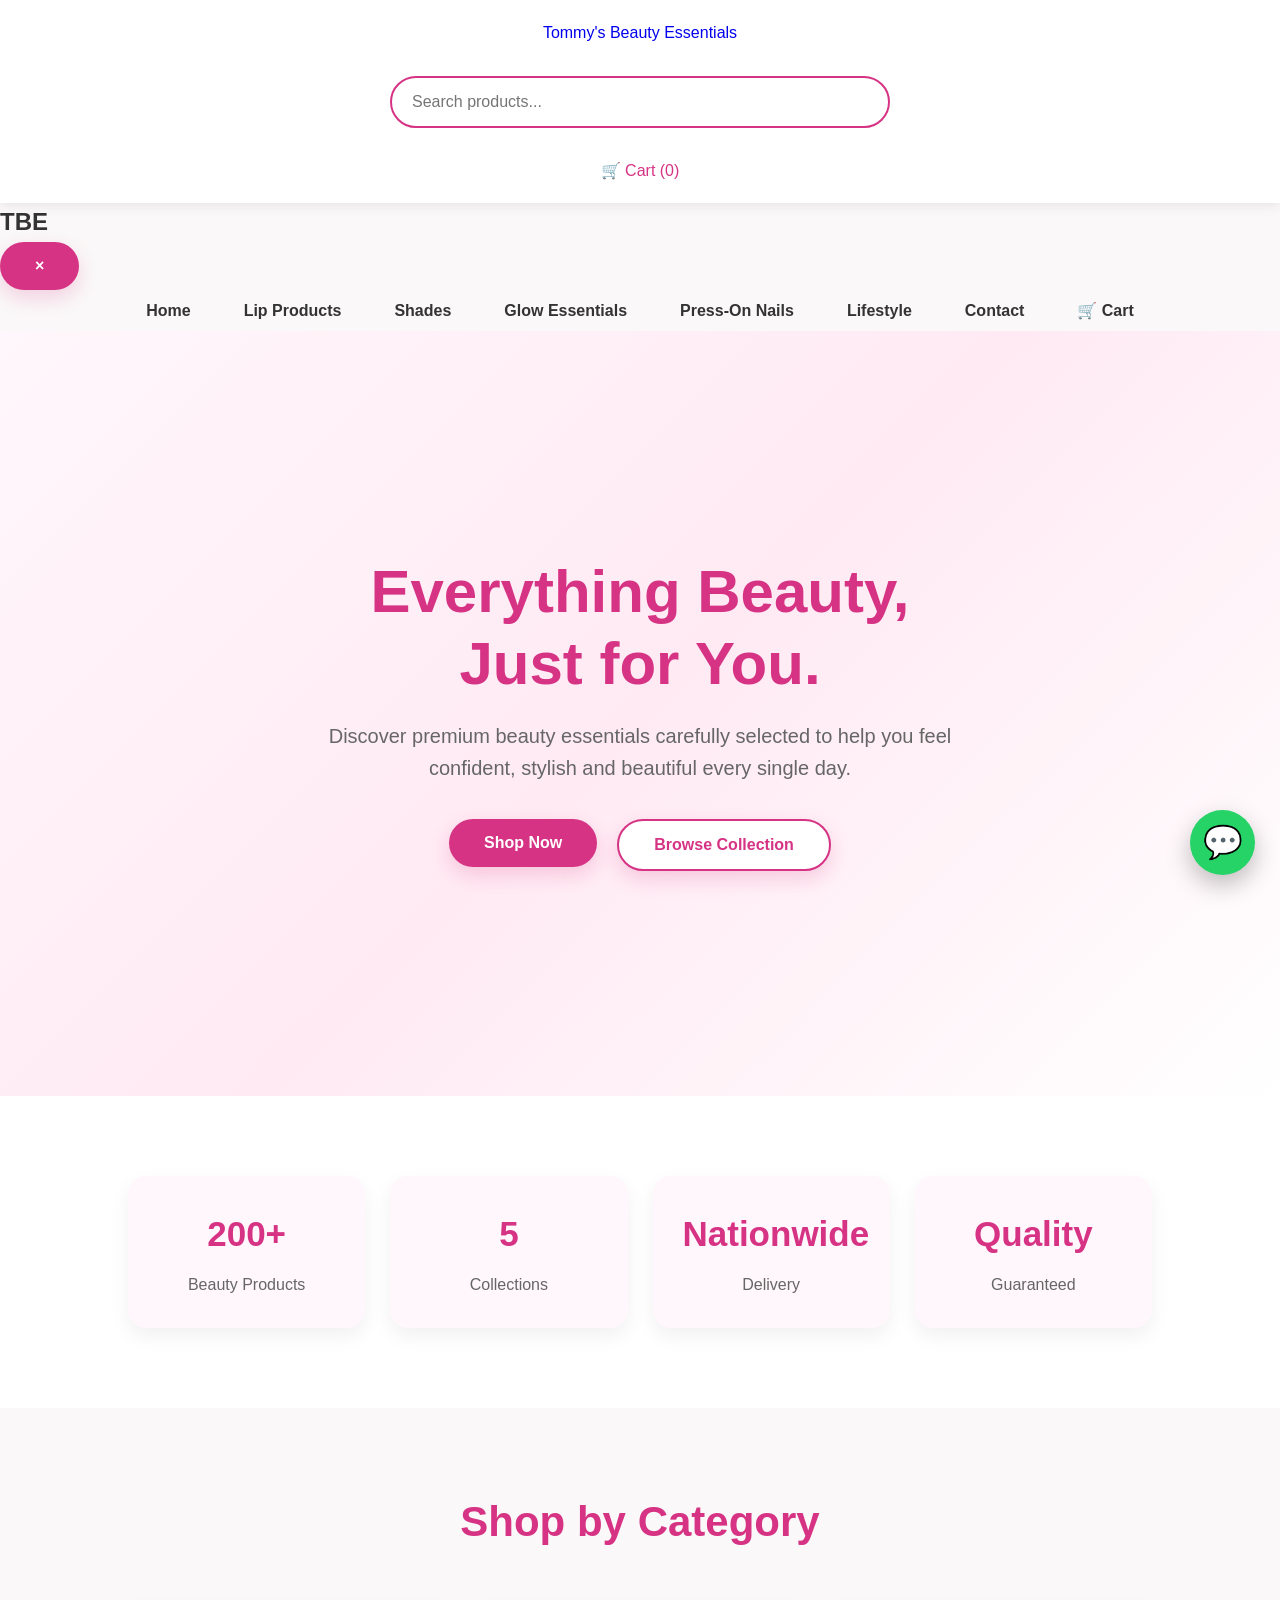
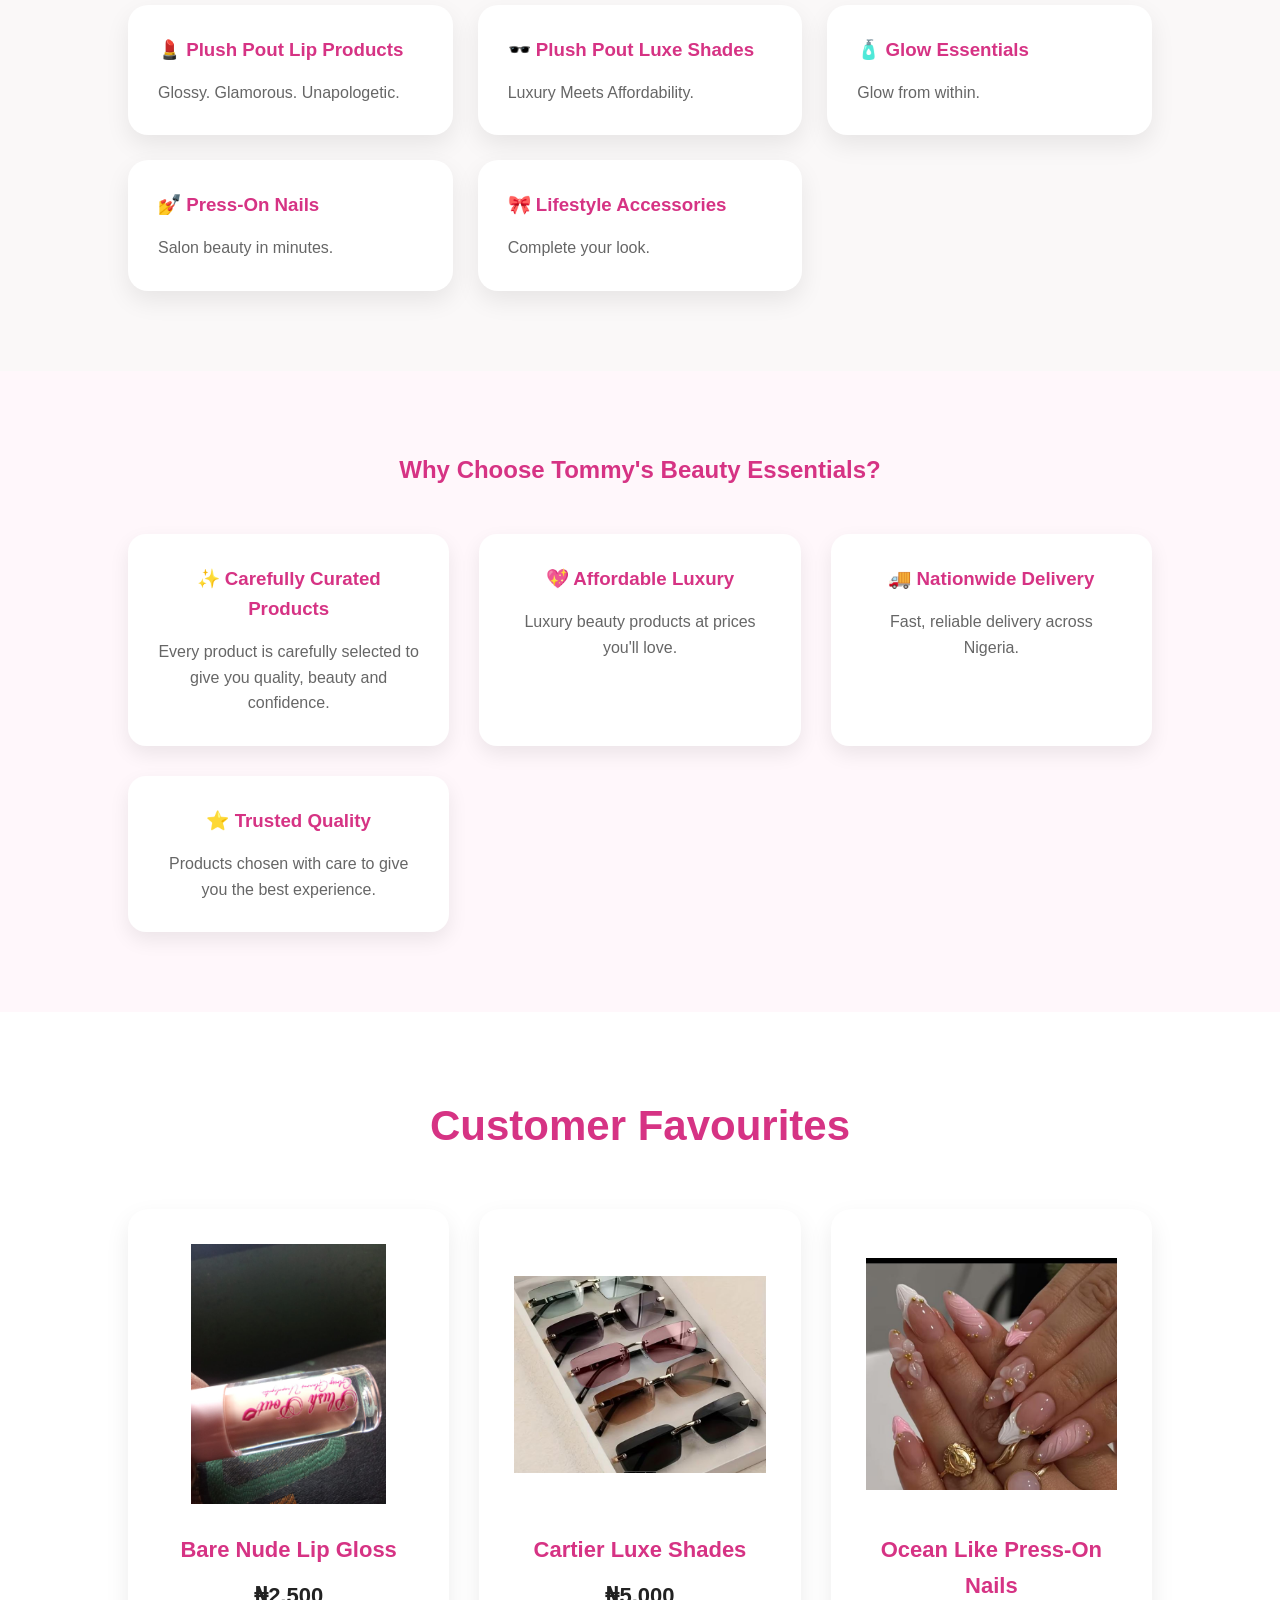
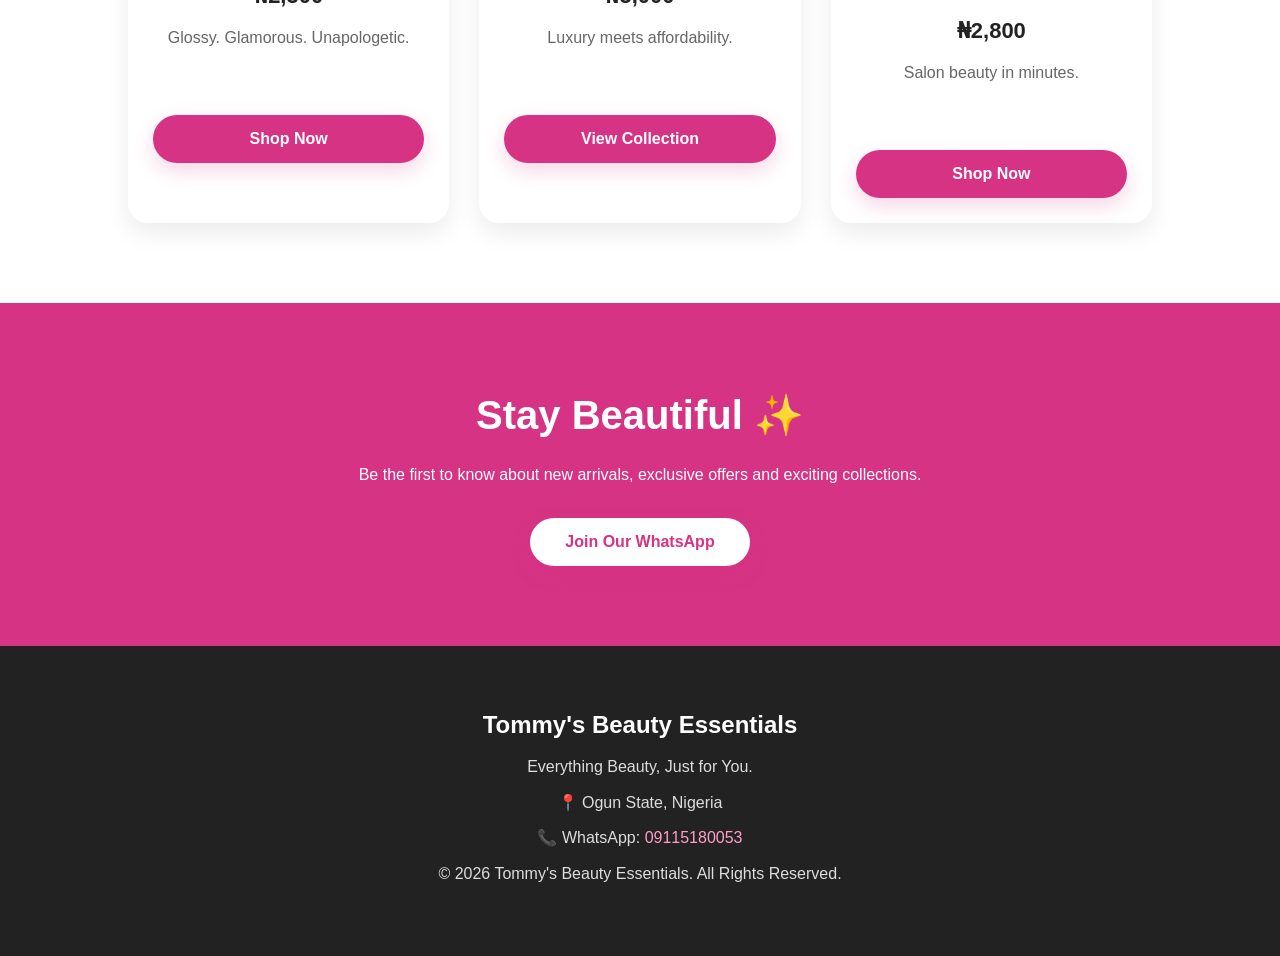
==== commit 2b688637: "Add files via upload" ====
--- a/index.html
+++ b/index.html
@@ -1,5 +1,6 @@
 <!DOCTYPE html>
 <html lang="en">
+
 <head>
     <meta charset="UTF-8">
     <meta name="viewport" content="width=device-width, initial-scale=1.0">
@@ -12,254 +13,477 @@
 
 <body>
 
-<header>
-
-    <div class="header-top">
-        <h1>Tommy's Beauty Essentials</h1>
-
-    </div>
-
-    <div class="search-box">
-        <input
-            type="text"
-            id="searchInput"
-            placeholder="Search products..."
-            onkeyup="searchProducts()">
-    </div>
-
-   <button class="mobile-menu-btn" onclick="toggleMenu()">☰</button>
-
-
-<nav id="mainNav">
-    <a href="index.html">Home</a>
-    <a href="lip-products.html">Lip Products</a>
-    <a href="shades.html">Shades</a>
-    <a href="skincare.html">Glow Essentials</a>
-    <a href="nails.html">Press-On Nails</a>
-    <a href="accessories.html">Lifestyle</a>
-    <a href="contact.html">Contact</a>
-    <a href="cart.html" id="cart-link">🛒 Cart (0)</a>
-</nav> 
-
-</header>
-
-
-<section class="hero">
-
-    <h2>Everything Beauty,<br>Just for You.</h2>
-
-    <p>
-        Discover premium beauty essentials carefully selected to help you feel confident, stylish and beautiful every single day.
-    </p>
-
-    <div class="hero-buttons">
-
-        <a href="lip-products.html">
-            <button>Shop Now</button>
-        </a>
-
-        <a href="accessories.html">
-            <button class="secondary-btn">Browse Collection</button>
-        </a>
-
-    </div>
-
-</section>
-
-
-<section class="stats">
-
-    <div class="stat-box">
-        <h3>200+</h3>
-        <p>Beauty Products</p>
-    </div>
-
-    <div class="stat-box">
-        <h3>5</h3>
-        <p>Collections</p>
-    </div>
-
-    <div class="stat-box">
-        <h3>Nationwide</h3>
-        <p>Delivery</p>
-    </div>
-
-    <div class="stat-box">
-        <h3>Quality</h3>
-        <p>Guaranteed</p>
-    </div>
-
-</section>
-
-
-<section class="categories" id="categories">
-
-    <h2>Shop by Category</h2>
-
-    <div class="category-grid">
-
-        <a href="lip-products.html" class="category-card">
-            <h3>💄 Plush Pout Lip Products</h3>
-            <p>Glossy. Glamorous. Unapologetic.</p>
-        </a>
-
-        <a href="shades.html" class="category-card">
-            <h3>🕶️ Plush Pout Luxe Shades</h3>
-            <p>Luxury Meets Affordability.</p>
-        </a>
-
-        <a href="skincare.html" class="category-card">
-            <h3>🧴 Glow Essentials</h3>
-            <p>Glow from within.</p>
-        </a>
-
-        <a href="nails.html" class="category-card">
-            <h3>💅 Press-On Nails</h3>
-            <p>Salon beauty in minutes.</p>
-        </a>
-
-        <a href="accessories.html" class="category-card">
-            <h3>🎀 Lifestyle Accessories</h3>
-            <p>Complete your look.</p>
-        </a>
-
-    </div>
-
-</section>
-
-
-<section class="about">
-
-    <h2>Why Choose Tommy's Beauty Essentials?</h2>
-
-    <div class="about-container">
-
-        <div class="about-box">
-            <h3>✨ Carefully Curated Products</h3>
-            <p>Every product is carefully selected to give you quality, beauty and confidence.</p>
-        </div>
-
-        <div class="about-box">
-            <h3>💖 Affordable Luxury</h3>
-            <p>Luxury beauty products at prices you'll love.</p>
-        </div>
-
-        <div class="about-box">
-            <h3>🚚 Nationwide Delivery</h3>
-            <p>Fast, reliable delivery across Nigeria.</p>
-        </div>
-
-        <div class="about-box">
-            <h3>⭐ Trusted Quality</h3>
-            <p>Products chosen with care to give you the best experience.</p>
-        </div>
-
-    </div>
-
-</section>
-
-
-<section class="products">
-
-    <h2>Customer Favourites</h2>
-
-    <div class="product-container">
-
-        <div class="product-card">
-
-            <img src="images/barenude.jpeg" alt="Bare Nude Lip Gloss">
-
-            <h3>Bare Nude Lip Gloss</h3>
-
-            <p class="price">₦2,500</p>
-
-            <p>Glossy. Glamorous. Unapologetic.</p>
+    <!-- =====================================================
+         HEADER
+    ====================================================== -->
+
+    <header class="site-header">
+
+        <div class="header-main">
+
+            <a href="index.html" class="brand-name">
+                Tommy's Beauty Essentials
+            </a>
+
+            <div class="header-actions">
+
+                <div class="search-box">
+                    <input
+                        type="text"
+                        id="searchInput"
+                        placeholder="Search products..."
+                        onkeyup="searchProducts()"
+                    >
+                </div>
+
+                <a href="cart.html" class="header-cart" id="cart-link">
+                    🛒 <span>Cart (0)</span>
+                </a>
+
+                <button
+                    class="mobile-menu-btn"
+                    onclick="toggleMenu()"
+                    aria-label="Open navigation menu"
+                >
+                    ☰
+                </button>
+
+            </div>
+
+        </div>
+
+    </header>
+
+
+    <!-- =====================================================
+         SIDE NAVIGATION
+    ====================================================== -->
+
+    <div class="menu-overlay" onclick="toggleMenu()"></div>
+
+    <aside id="mainNav" class="side-menu">
+
+        <div class="side-menu-header">
+
+            <h2>TBE</h2>
+
+            <button
+                class="close-menu-btn"
+                onclick="toggleMenu()"
+                aria-label="Close navigation menu"
+            >
+                ×
+            </button>
+
+        </div>
+
+        <nav class="side-menu-links">
+
+            <a href="index.html">Home</a>
+            <a href="lip-products.html">Lip Products</a>
+            <a href="shades.html">Shades</a>
+            <a href="skincare.html">Glow Essentials</a>
+            <a href="nails.html">Press-On Nails</a>
+            <a href="accessories.html">Lifestyle</a>
+            <a href="contact.html">Contact</a>
+
+            <a href="cart.html" class="side-cart-link">
+                🛒 Cart
+            </a>
+
+        </nav>
+
+    </aside>
+
+
+    <!-- =====================================================
+         HERO
+    ====================================================== -->
+
+    <section class="hero">
+
+        <h2>
+            Everything Beauty,
+            <br>
+            Just for You.
+        </h2>
+
+        <p>
+            Discover premium beauty essentials carefully selected
+            to help you feel confident, stylish and beautiful
+            every single day.
+        </p>
+
+        <div class="hero-buttons">
 
             <a href="lip-products.html">
-                <button>Shop Now</button>
-            </a>
-
-        </div>
-
-
-        <div class="product-card">
-
-            <img src="images/cartier-luxe-shades.jpeg" alt="Cartier Luxe Shades">
-
-            <h3>Cartier Luxe Shades</h3>
-
-            <p class="price">₦5,000</p>
-
-            <p>Luxury meets affordability.</p>
-
-            <button onclick="location.href='shades.html'">
-                View Collection
-            </button>
-
-        </div>
-
-
-        <div class="product-card">
-
-            <img src="images/ocean-like-pressons.jpeg" alt="Ocean Like Press-On Nails">
-
-            <h3>Ocean Like Press-On Nails</h3>
-
-            <p class="price">₦2,800</p>
-
-            <p>Salon beauty in minutes.</p>
-
-            <a href="nails.html">
-                <button>Shop Now</button>
-            </a>
-
-        </div>
-
-    </div>
-
-</section>
-
-
-<section class="newsletter">
-
-    <h2>Stay Beautiful ✨</h2>
-
-    <p>
-        Be the first to know about new arrivals, exclusive offers and exciting collections.
-    </p>
-
-    <button onclick="location.href='https://wa.me/2349115180053'">
-        Join Our WhatsApp
-    </button>
-
-</section>
-
-
-<footer>
-
-    <h2>Tommy's Beauty Essentials</h2>
-
-    <p>Everything Beauty, Just for You.</p>
-
-    <p>📍 Ogun State, Nigeria</p>
-
-    <p>📞 WhatsApp: 09115180053</p>
-
-    <p>&copy; 2026 Tommy's Beauty Essentials. All Rights Reserved.</p>
-
-</footer>
-
-
-<a
-    href="https://wa.me/2349115180053"
-    class="whatsapp-btn"
-    target="_blank"
-    aria-label="Chat with us on WhatsApp">
-    💬
-</a>
-
-
-<script src="script.js"></script>
+                <button>
+                    Shop Now
+                </button>
+            </a>
+
+            <a href="accessories.html">
+                <button class="secondary-btn">
+                    Browse Collection
+                </button>
+            </a>
+
+        </div>
+
+    </section>
+
+
+    <!-- =====================================================
+         BRAND STATS
+    ====================================================== -->
+
+    <section class="stats">
+
+        <div class="stat-box">
+            <h3>200+</h3>
+            <p>Beauty Products</p>
+        </div>
+
+        <div class="stat-box">
+            <h3>5</h3>
+            <p>Collections</p>
+        </div>
+
+        <div class="stat-box">
+            <h3>Nationwide</h3>
+            <p>Delivery</p>
+        </div>
+
+        <div class="stat-box">
+            <h3>Quality</h3>
+            <p>Guaranteed</p>
+        </div>
+
+    </section>
+
+
+    <!-- =====================================================
+         SHOP BY CATEGORY
+    ====================================================== -->
+
+    <section class="categories" id="categories">
+
+        <h2>Shop by Category</h2>
+
+        <div class="category-grid">
+
+            <a href="lip-products.html" class="category-card">
+
+                <h3>💄 Plush Pout Lip Products</h3>
+
+                <p>
+                    Glossy. Glamorous. Unapologetic.
+                </p>
+
+            </a>
+
+
+            <a href="shades.html" class="category-card">
+
+                <h3>🕶️ Plush Pout Luxe Shades</h3>
+
+                <p>
+                    Luxury Meets Affordability.
+                </p>
+
+            </a>
+
+
+            <a href="skincare.html" class="category-card">
+
+                <h3>🧴 Glow Essentials</h3>
+
+                <p>
+                    Glow from within.
+                </p>
+
+            </a>
+
+
+            <a href="nails.html" class="category-card">
+
+                <h3>💅 Press-On Nails</h3>
+
+                <p>
+                    Salon beauty in minutes.
+                </p>
+
+            </a>
+
+
+            <a href="accessories.html" class="category-card">
+
+                <h3>🎀 Lifestyle Accessories</h3>
+
+                <p>
+                    Complete your look.
+                </p>
+
+            </a>
+
+        </div>
+
+    </section>
+
+
+    <!-- =====================================================
+         WHY TOMMY'S
+    ====================================================== -->
+
+    <section class="about">
+
+        <h2>
+            Why Choose Tommy's Beauty Essentials?
+        </h2>
+
+        <div class="about-container">
+
+            <div class="about-box">
+
+                <h3>
+                    ✨ Carefully Curated Products
+                </h3>
+
+                <p>
+                    Every product is carefully selected to give
+                    you quality, beauty and confidence.
+                </p>
+
+            </div>
+
+
+            <div class="about-box">
+
+                <h3>
+                    💖 Affordable Luxury
+                </h3>
+
+                <p>
+                    Luxury beauty products at prices you'll love.
+                </p>
+
+            </div>
+
+
+            <div class="about-box">
+
+                <h3>
+                    🚚 Nationwide Delivery
+                </h3>
+
+                <p>
+                    Fast, reliable delivery across Nigeria.
+                </p>
+
+            </div>
+
+
+            <div class="about-box">
+
+                <h3>
+                    ⭐ Trusted Quality
+                </h3>
+
+                <p>
+                    Products chosen with care to give you
+                    the best experience.
+                </p>
+
+            </div>
+
+        </div>
+
+    </section>
+
+
+    <!-- =====================================================
+         CUSTOMER FAVOURITES
+         Kept simple — no redesign
+    ====================================================== -->
+
+    <section class="products">
+
+        <h2>Customer Favourites</h2>
+
+        <div class="product-container">
+
+
+            <!-- BARE NUDE -->
+
+            <div class="product-card">
+
+                <img
+                    src="images/barenude.jpeg"
+                    alt="Bare Nude Lip Gloss"
+                >
+
+                <h3>
+                    Bare Nude Lip Gloss
+                </h3>
+
+                <p class="price">
+                    ₦2,500
+                </p>
+
+                <p class="product-description">
+                    Glossy. Glamorous. Unapologetic.
+                </p>
+
+                <a href="lip-products.html">
+                    <button>
+                        Shop Now
+                    </button>
+                </a>
+
+            </div>
+
+
+            <!-- CARTIER LUXE -->
+
+            <div class="product-card">
+
+                <img
+                    src="images/cartier-luxe-shades.jpeg"
+                    alt="Cartier Luxe Shades"
+                >
+
+                <h3>
+                    Cartier Luxe Shades
+                </h3>
+
+                <p class="price">
+                    ₦5,000
+                </p>
+
+                <p class="product-description">
+                    Luxury meets affordability.
+                </p>
+
+                <a href="shades.html">
+                    <button>
+                        View Collection
+                    </button>
+                </a>
+
+            </div>
+
+
+            <!-- OCEAN LIKE -->
+
+            <div class="product-card">
+
+                <img
+                    src="images/ocean-like-pressons.jpeg"
+                    alt="Ocean Like Press-On Nails"
+                >
+
+                <h3>
+                    Ocean Like Press-On Nails
+                </h3>
+
+                <p class="price">
+                    ₦2,800
+                </p>
+
+                <p class="product-description">
+                    Salon beauty in minutes.
+                </p>
+
+                <a href="nails.html">
+                    <button>
+                        Shop Now
+                    </button>
+                </a>
+
+            </div>
+
+        </div>
+
+    </section>
+
+
+    <!-- =====================================================
+         WHATSAPP / STAY BEAUTIFUL
+    ====================================================== -->
+
+    <section class="newsletter">
+
+        <h2>
+            Stay Beautiful ✨
+        </h2>
+
+        <p>
+            Be the first to know about new arrivals,
+            exclusive offers and exciting collections.
+        </p>
+
+        <button
+            onclick="window.open('https://wa.me/2349115180053', '_blank')"
+        >
+            Join Our WhatsApp
+        </button>
+
+    </section>
+
+
+    <!-- =====================================================
+         FOOTER
+    ====================================================== -->
+
+    <footer>
+
+        <h2>
+            Tommy's Beauty Essentials
+        </h2>
+
+        <p>
+            Everything Beauty, Just for You.
+        </p>
+
+        <p>
+            📍 Ogun State, Nigeria
+        </p>
+
+        <p>
+            📞 WhatsApp:
+            <a href="https://wa.me/2349115180053" target="_blank">
+                09115180053
+            </a>
+        </p>
+
+        <p>
+            &copy; 2026 Tommy's Beauty Essentials.
+            All Rights Reserved.
+        </p>
+
+    </footer>
+
+
+    <!-- =====================================================
+         FLOATING WHATSAPP
+    ====================================================== -->
+
+    <a
+        href="https://wa.me/2349115180053"
+        class="whatsapp-btn"
+        target="_blank"
+        aria-label="Chat with us on WhatsApp"
+    >
+        💬
+    </a>
+
+
+    <!-- =====================================================
+         JAVASCRIPT
+    ====================================================== -->
+
+    <script src="script.js"></script>
 
 </body>
+
 </html>
--- a/style.css
+++ b/style.css
@@ -685,4 +685,125 @@
         width:100%;
     }
 
-}+}
+/* =====================================
+   CHECKOUT ORDER SUMMARY
+===================================== */
+
+.checkout-summary {
+    background: #fff;
+    border: 1px solid #e8e2dc;
+    border-radius: 14px;
+    padding: 20px;
+    margin: 20px 0 30px;
+    box-shadow: 0 4px 15px rgba(0, 0, 0, 0.04);
+}
+
+.checkout-summary-item {
+    display: flex;
+    justify-content: space-between;
+    align-items: center;
+    gap: 20px;
+    padding: 12px 0;
+    font-size: 15px;
+}
+
+.checkout-summary-item span {
+    color: #333;
+}
+
+.checkout-summary-item strong {
+    color: #111;
+    white-space: nowrap;
+}
+
+.checkout-summary hr {
+    border: none;
+    border-top: 1px solid #e8e2dc;
+    margin: 12px 0;
+}
+
+.checkout-summary-total {
+    display: flex;
+    justify-content: space-between;
+    align-items: center;
+    font-size: 18px;
+    padding-top: 8px;
+}
+
+.checkout-summary-total strong:last-child {
+    font-size: 20px;
+}
+/* =====================================
+   PAYMENT CARD
+===================================== */
+
+.payment-card {
+    background: #fff;
+    border: 1px solid #e8e2dc;
+    border-radius: 14px;
+    padding: 22px;
+    margin: 20px 0 30px;
+    box-shadow: 0 4px 15px rgba(0, 0, 0, 0.04);
+}
+
+.payment-card h4 {
+    margin: 0 0 8px;
+    font-size: 19px;
+}
+
+.payment-instruction {
+    color: #666;
+    margin-bottom: 20px;
+}
+
+.payment-detail {
+    display: flex;
+    justify-content: space-between;
+    align-items: center;
+    gap: 20px;
+    padding: 13px 0;
+    border-bottom: 1px solid #eee8e2;
+}
+
+.payment-detail span {
+    color: #777;
+}
+
+.payment-detail strong {
+    color: #111;
+    text-align: right;
+}
+
+.payment-warning {
+    background: #faf6f0;
+    border-radius: 10px;
+    padding: 13px;
+    margin-top: 18px;
+    font-size: 14px;
+    line-height: 1.5;
+}
+
+.payment-note {
+    font-size: 14px;
+    line-height: 1.6;
+    margin-top: 18px;
+    color: #555;
+}
+/* =====================================
+   OUT OF STOCK BUTTON
+===================================== */
+
+.out-of-stock-btn {
+    width: 100%;
+    padding: 12px 18px;
+    border: none;
+    border-radius: 8px;
+    background: #d9d9d9;
+    color: #666;
+    font-size: 14px;
+    font-weight: 600;
+    cursor: not-allowed;
+    text-transform: uppercase;
+    letter-spacing: 0.5px;
+}
